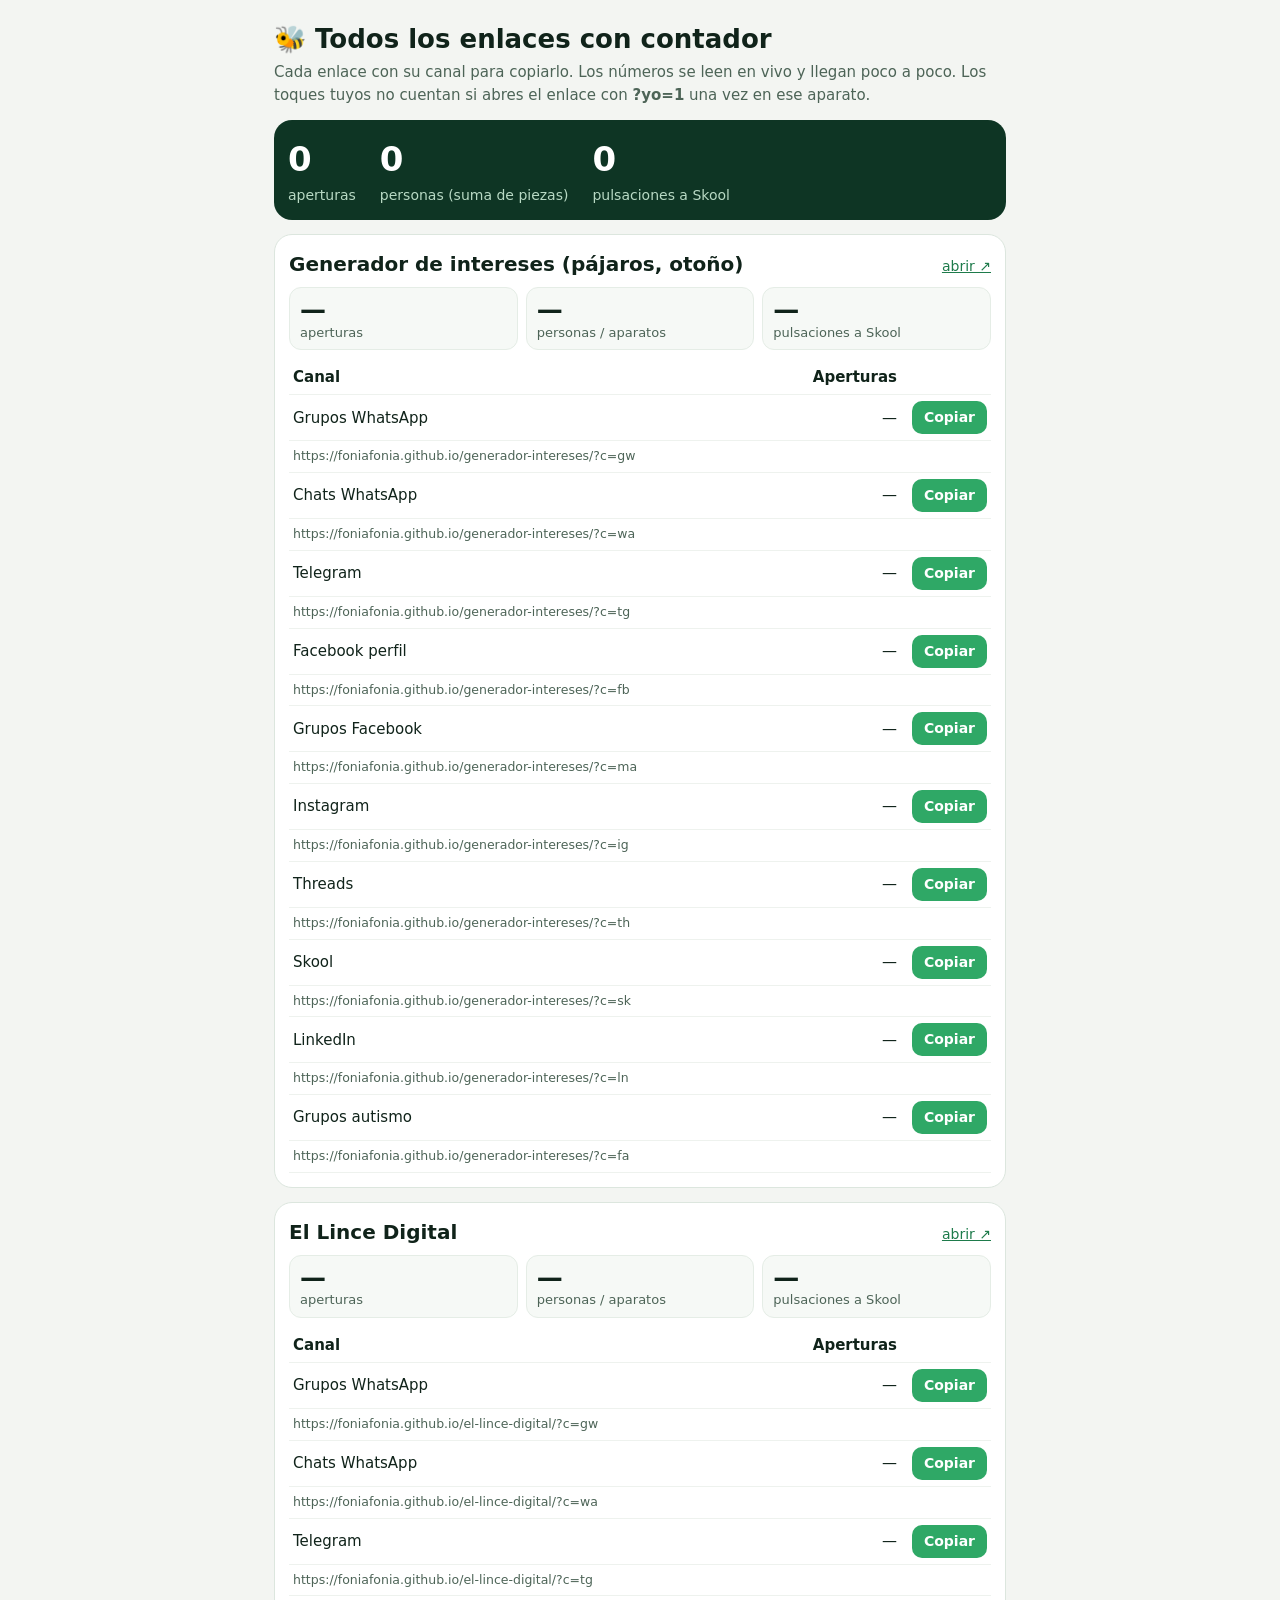
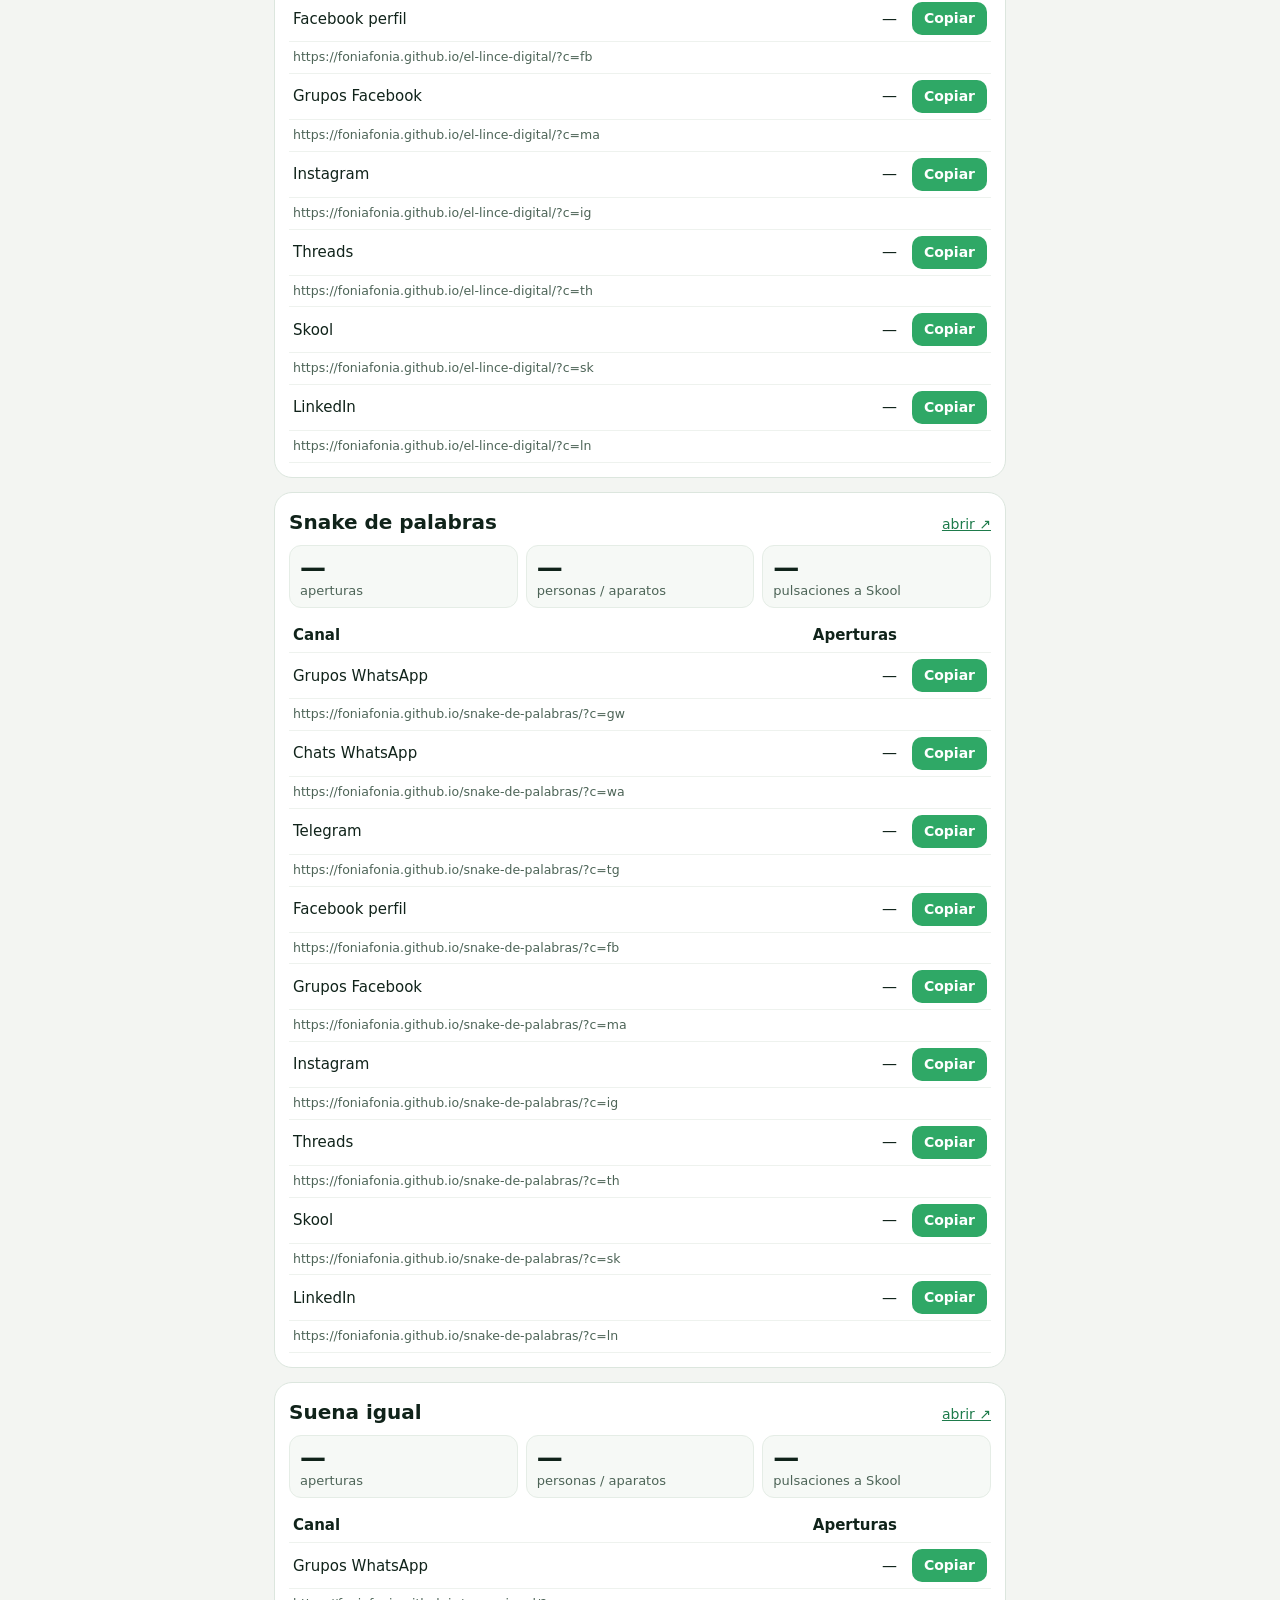
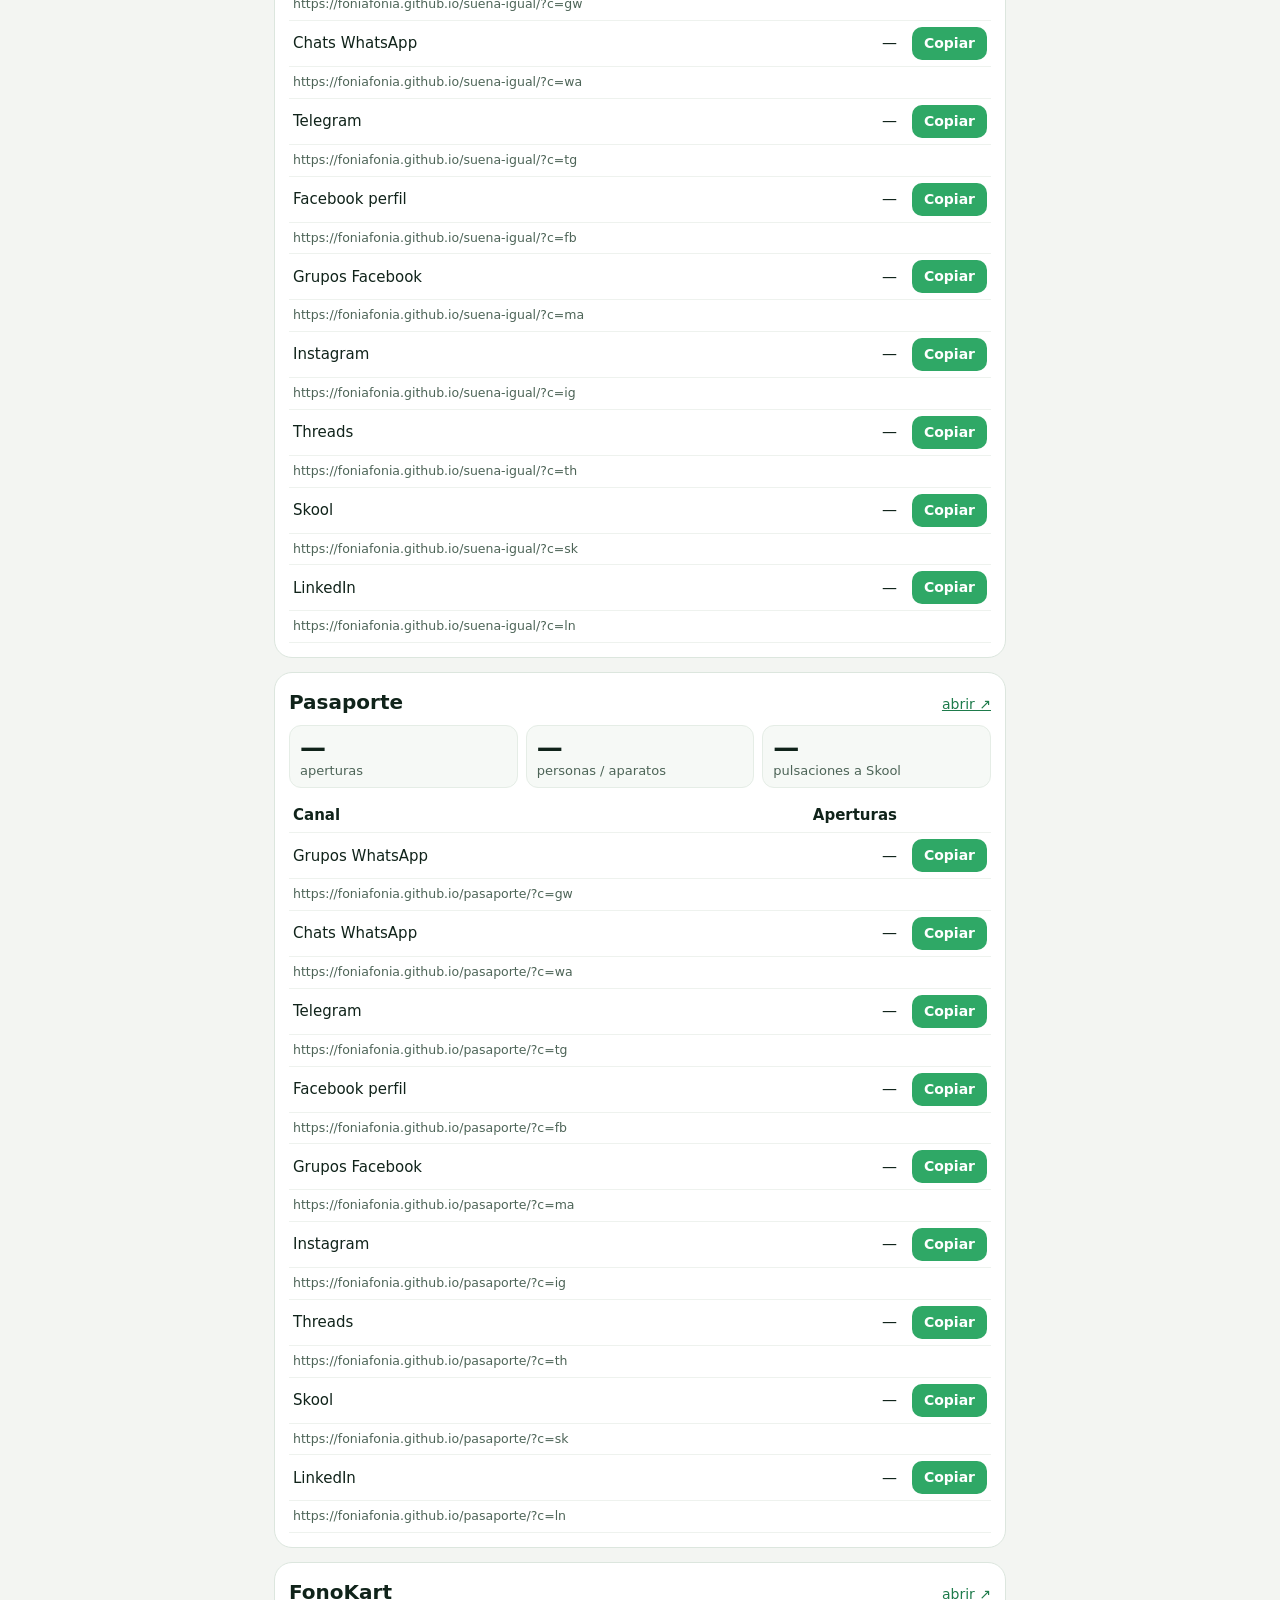
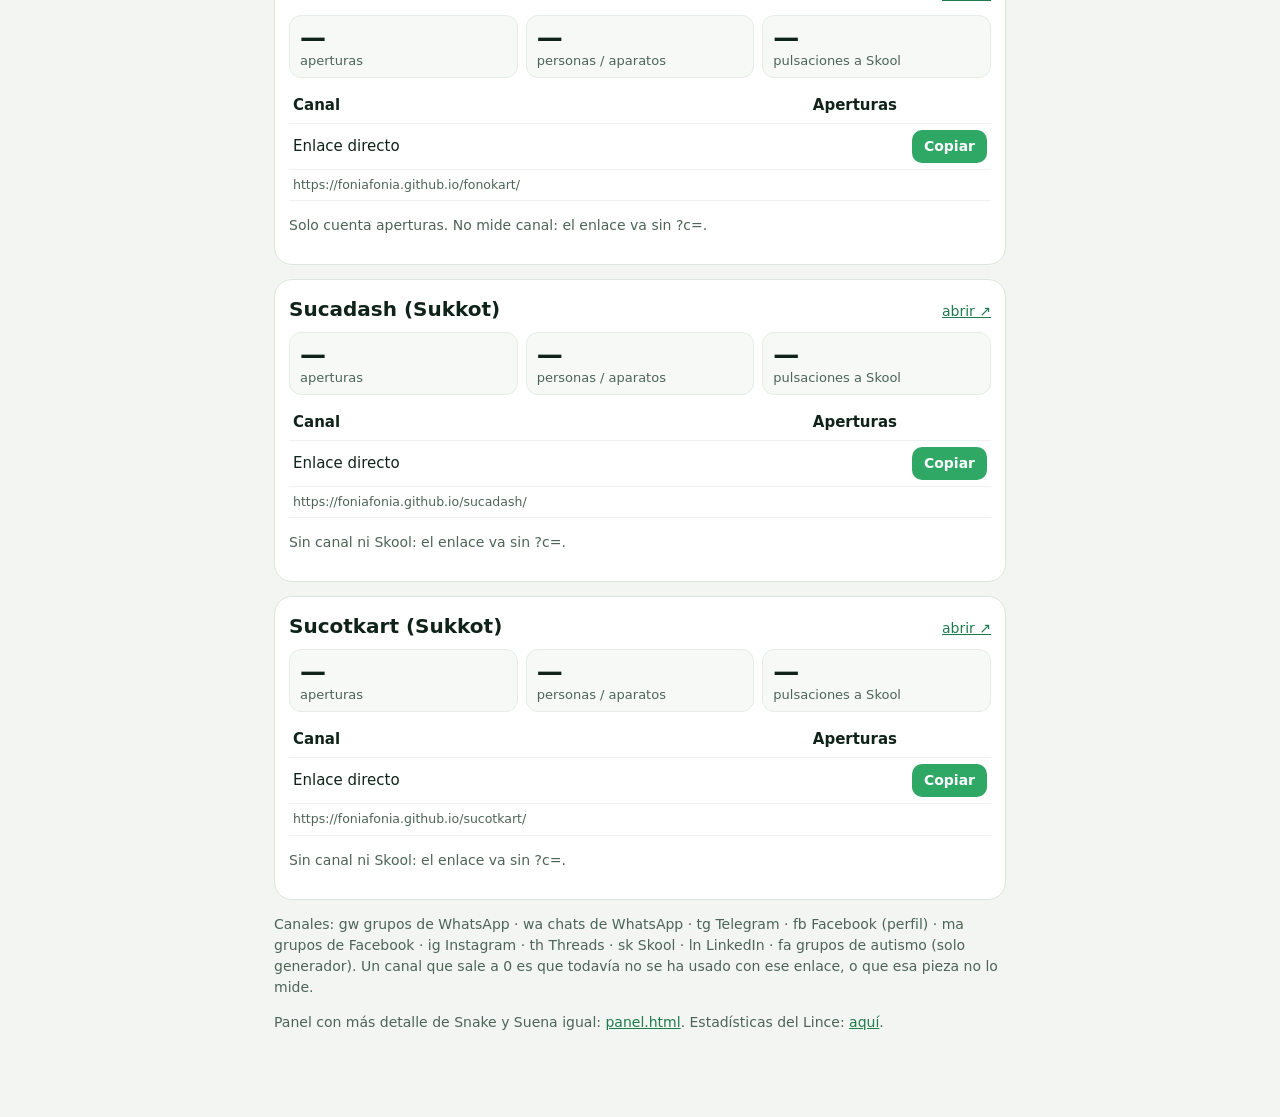
==== enlaces.html @ 9201cc2d "Página con todos los enlaces con contador y su canal Co-Authored-By: Claude Sonnet 5.5 <noreply@anth" ====
<!DOCTYPE html>
<html lang="es">
<head>
<meta charset="UTF-8">
<meta name="viewport" content="width=device-width, initial-scale=1">
<meta name="robots" content="noindex">
<title>Todos los enlaces con contador</title>
<style>
:root{--tinta:#10231A;--suave:#4d6457;--linea:#DCE6DE;--fondo:#F3F5F2;--verde:#2FA866}
*{box-sizing:border-box}
body{font:17px/1.5 system-ui,-apple-system,sans-serif;max-width:760px;margin:0 auto;padding:20px 14px 70px;background:var(--fondo);color:var(--tinta)}
h1{font-size:26px;margin:0 0 2px}h2{font-size:20px;margin:0}
.sub{color:var(--suave);font-size:15px;margin:0 0 14px}
.nota{font-size:14px;color:var(--suave)}
a{color:#1E7B4B}
.juego{background:#fff;border:1px solid var(--linea);border-radius:18px;padding:14px;margin:14px 0}
.juego header{display:flex;flex-wrap:wrap;gap:4px 10px;align-items:baseline;margin-bottom:8px}
.juego header a{font-size:14px;margin-left:auto}
.cajas{display:grid;grid-template-columns:repeat(3,1fr);gap:8px;margin:6px 0 10px}
.caja{background:#F6F9F6;border:1px solid #E5EDE6;border-radius:12px;padding:8px 10px}
.caja b{display:block;font-size:26px;line-height:1.1;font-variant-numeric:tabular-nums}
.caja span{font-size:13px;color:var(--suave);line-height:1.25;display:block}
table{width:100%;border-collapse:collapse;font-size:15px}
th,td{padding:6px 4px;border-bottom:1px solid #EEF2EE;text-align:right}
th:first-child,td:first-child{text-align:left}
td.enl{text-align:left;font-size:12.5px;color:var(--suave);word-break:break-all}
button{font:inherit;font-size:14px;font-weight:700;padding:6px 12px;border-radius:10px;border:0;background:var(--verde);color:#fff;cursor:pointer}
button.ok{background:#16482e}
.tot{background:#0E3524;color:#fff;border-radius:18px;padding:14px;margin:10px 0}
.tot b{font-size:34px}.tot span{display:block;color:#B8D9C4;font-size:14px}
.tot .f{display:flex;gap:24px;flex-wrap:wrap}
</style>
</head>
<body>
<h1>🐝 Todos los enlaces con contador</h1>
<p class="sub">Cada enlace con su canal para copiarlo. Los números se leen en vivo y llegan poco a poco. Los toques tuyos no cuentan si abres el enlace con <b>?yo=1</b> una vez en ese aparato.</p>
<div class="tot"><div class="f"><div><b id="tA">…</b><span>aperturas</span></div><div><b id="tP">…</b><span>personas (suma de piezas)</span></div><div><b id="tS">…</b><span>pulsaciones a Skool</span></div></div></div>
<div id="lista"></div>
<p class="nota">Canales: gw grupos de WhatsApp · wa chats de WhatsApp · tg Telegram · fb Facebook (perfil) · ma grupos de Facebook · ig Instagram · th Threads · sk Skool · ln LinkedIn · fa grupos de autismo (solo generador). Un canal que sale a 0 es que todavía no se ha usado con ese enlace, o que esa pieza no lo mide.</p>
<p class="nota">Panel con más detalle de Snake y Suena igual: <a href="panel.html">panel.html</a>. Estadísticas del Lince: <a href="https://foniafonia.github.io/el-lince-digital/estadisticas.html">aquí</a>.</p>

<script>
var BASE='https://abacus.jasoncameron.dev/get/';
var CAN=[['gw','Grupos WhatsApp'],['wa','Chats WhatsApp'],['tg','Telegram'],['fb','Facebook perfil'],['ma','Grupos Facebook'],['ig','Instagram'],['th','Threads'],['sk','Skool'],['ln','LinkedIn']];
var J='foniafonia-juegos',S='foniafonia-suena-lanz',L='foniafonia-lince',G='foniafonia-generador';
var JUEGOS=[
 {n:'Generador de intereses (pájaros, otoño)',u:'https://foniafonia.github.io/generador-intereses/',ns:G,ape:['gen_aperturas'],per:['gen_personas'],sk:['gen_skool'],can:function(c){return 'gen_c_'+c+'_aperturas'},canales:CAN.concat([['fa','Grupos autismo']])},
 {n:'El Lince Digital',u:'https://foniafonia.github.io/el-lince-digital/',ns:L,ape:['lince_aperturas'],per:['lince_personas'],sk:['lince_skool_portada','lince_skool','lince_skool_idea_portada','lince_skool_informe'],can:function(c){return 'lince_c_'+c+'_aperturas'},canales:CAN},
 {n:'Snake de palabras',u:'https://foniafonia.github.io/snake-de-palabras/',ns:J,ape:['snake_aperturas'],per:['snake_personas'],sk:['snake_skool_personas'],can:function(c){return 'snake_c_'+c+'_aperturas'},canales:CAN},
 {n:'Suena igual',u:'https://foniafonia.github.io/suena-igual/',ns:S,ape:['suena_aperturas'],per:['suena_personas'],sk:['suena_skool_personas'],can:function(c){return 'suena_canal_'+c},canales:CAN},
 {n:'Pasaporte',u:'https://foniafonia.github.io/pasaporte/',ns:J,ape:['pasaporte_aperturas'],per:['pasaporte_personas'],sk:['pasaporte_skool_clics'],can:function(c){return 'pasaporte_c_'+c+'_aperturas'},canales:CAN},
 {n:'FonoKart',u:'https://foniafonia.github.io/fonokart/',ns:J,ape:['fonokart_aperturas'],per:[],sk:[],can:null,nota:'Solo cuenta aperturas. No mide canal: el enlace va sin ?c=.'},
 {n:'Sucadash (Sukkot)',u:'https://foniafonia.github.io/sucadash/',ns:J,ape:['sucadash_aperturas'],per:['sucadash_dispositivos'],sk:[],can:null,nota:'Sin canal ni Skool: el enlace va sin ?c=.'},
 {n:'Sucotkart (Sukkot)',u:'https://foniafonia.github.io/sucotkart/',ns:J,ape:['sucotkart_aperturas'],per:['sucotkart_moviles'],sk:[],can:null,nota:'Sin canal ni Skool: el enlace va sin ?c=.'}
];
var cola=[],activo=0;
function pide(ns,k,cb){cola.push([ns,k,cb]);sigue()}
function sigue(){ if(activo>=3||!cola.length)return; var t=cola.shift(); activo++;
 fetch(BASE+t[0]+'/'+t[1]).then(function(r){return r.json()}).then(function(j){t[2](j.value==null?0:j.value)}).catch(function(){t[2](null)}).then(function(){activo--;setTimeout(sigue,120)}); sigue();}
function suma(ns,ks,cb){ if(!ks.length){cb(null);return} var tot=0,n=0,fallo=false; ks.forEach(function(k){pide(ns,k,function(v){ if(v===null)fallo=true; else tot+=v; if(++n===ks.length)cb(fallo?null:tot)})}) }
function fmt(v){return v===null?'—':String(v)}
var T={a:0,p:0,s:0};
function el(t,c,x){var e=document.createElement(t);if(c)e.className=c;if(x!=null)e.textContent=x;return e}
function copiar(txt,b){ var f=function(){b.textContent='Copiado ✓';b.className='ok';setTimeout(function(){b.textContent='Copiar';b.className=''},1500)};
 if(navigator.clipboard){navigator.clipboard.writeText(txt).then(f,function(){prompt('Copia el enlace:',txt)})}else{prompt('Copia el enlace:',txt)} }
var lista=document.getElementById('lista');
JUEGOS.forEach(function(j){
 var d=el('div','juego'),h=el('header');h.appendChild(el('h2',null,j.n));var a=el('a',null,'abrir ↗');a.href=j.u;a.target='_blank';a.rel='noopener';h.appendChild(a);d.appendChild(h);
 var cj=el('div','cajas'),cA=el('b',null,'…'),cP=el('b',null,'…'),cS=el('b',null,'…');
 [[cA,'aperturas'],[cP,'personas / aparatos'],[cS,'pulsaciones a Skool']].forEach(function(x){var c=el('div','caja');c.appendChild(x[0]);c.appendChild(el('span',null,x[1]));cj.appendChild(c)});d.appendChild(cj);
 suma(j.ns,j.ape,function(v){cA.textContent=fmt(v);if(v)T.a+=v;document.getElementById('tA').textContent=T.a});
 if(j.per.length)suma(j.ns,j.per,function(v){cP.textContent=fmt(v);if(v)T.p+=v;document.getElementById('tP').textContent=T.p});else cP.textContent='—';
 if(j.sk.length)suma(j.ns,j.sk,function(v){cS.textContent=fmt(v);if(v)T.s+=v;document.getElementById('tS').textContent=T.s});else cS.textContent='—';
 var tb=el('table'),hd=tb.insertRow();
 ['Canal','Aperturas',' '].forEach(function(x,i){var th=el('th',null,x);if(i==2)th.style.width='90px';hd.appendChild(th)});
 if(j.can){ j.canales.forEach(function(c){var r=tb.insertRow();r.insertCell().textContent=c[1];var ca=r.insertCell();ca.textContent='…';pide(j.ns,j.can(c[0]),function(v){ca.textContent=fmt(v)});
   var url=j.u+'?c='+c[0],cc=r.insertCell();var b=el('button',null,'Copiar');b.onclick=function(){copiar(url,b)};cc.appendChild(b);
   var r2=tb.insertRow();var e=r2.insertCell();e.colSpan=3;e.className='enl';e.textContent=url;}); }
 else { var r=tb.insertRow();r.insertCell().textContent='Enlace directo';r.insertCell().textContent='';var cc=r.insertCell();var b=el('button',null,'Copiar');b.onclick=function(){copiar(j.u,b)};cc.appendChild(b);
   var r2=tb.insertRow();var e=r2.insertCell();e.colSpan=3;e.className='enl';e.textContent=j.u; }
 d.appendChild(tb); if(j.nota)d.appendChild(el('p','nota',j.nota)); lista.appendChild(d);
});
</script>
</body>
</html>
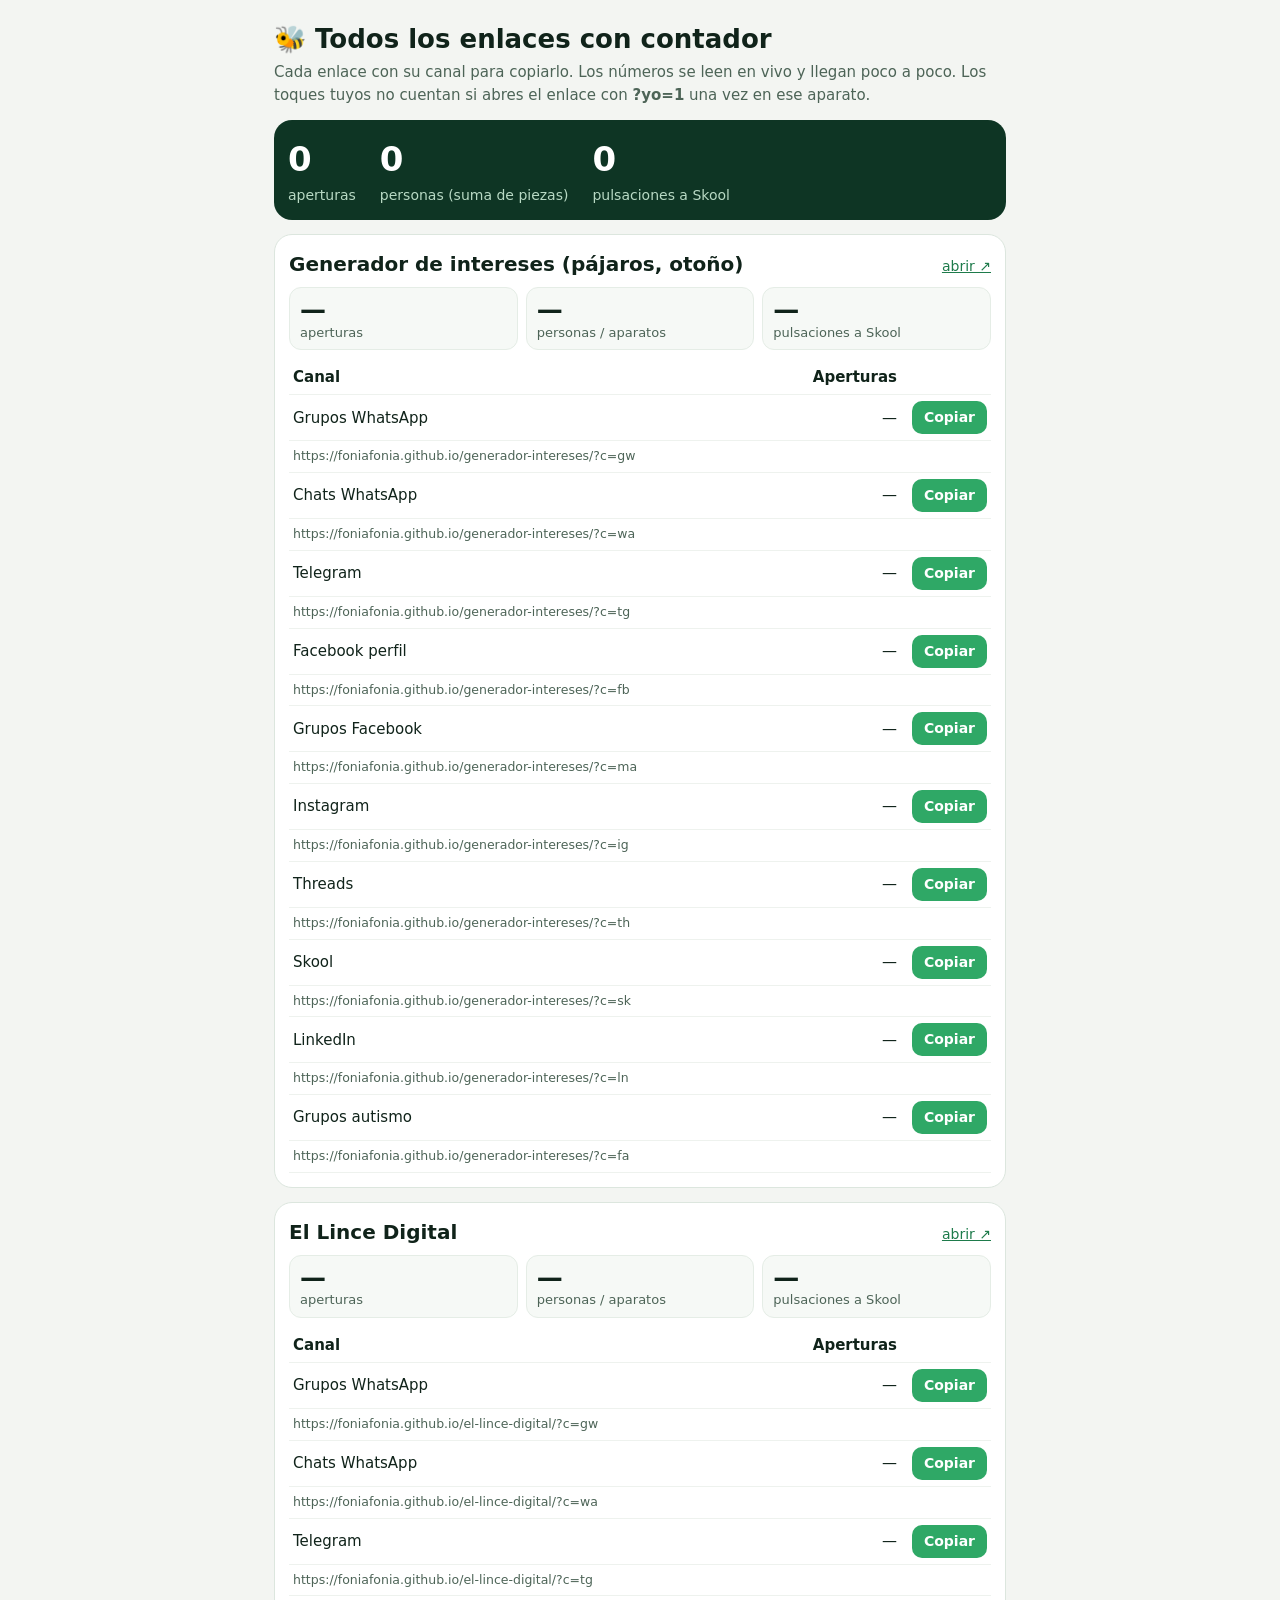
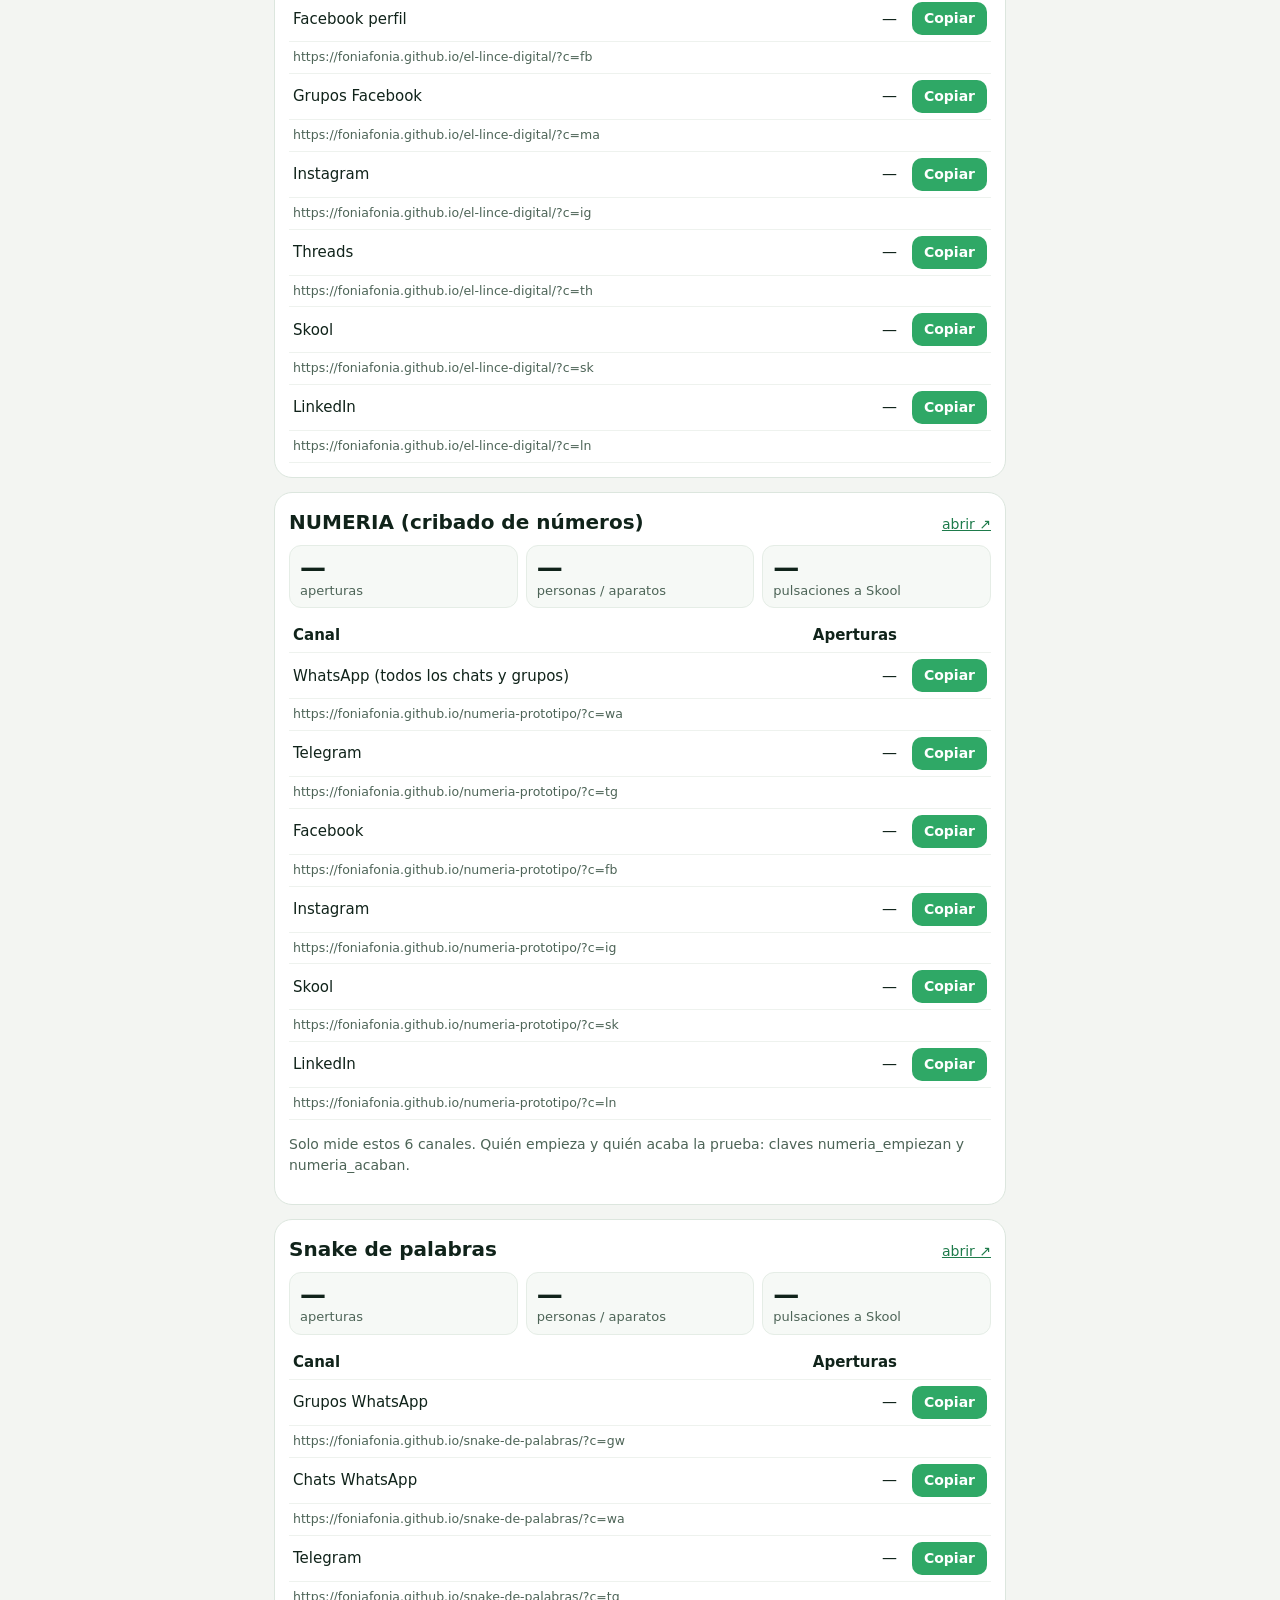
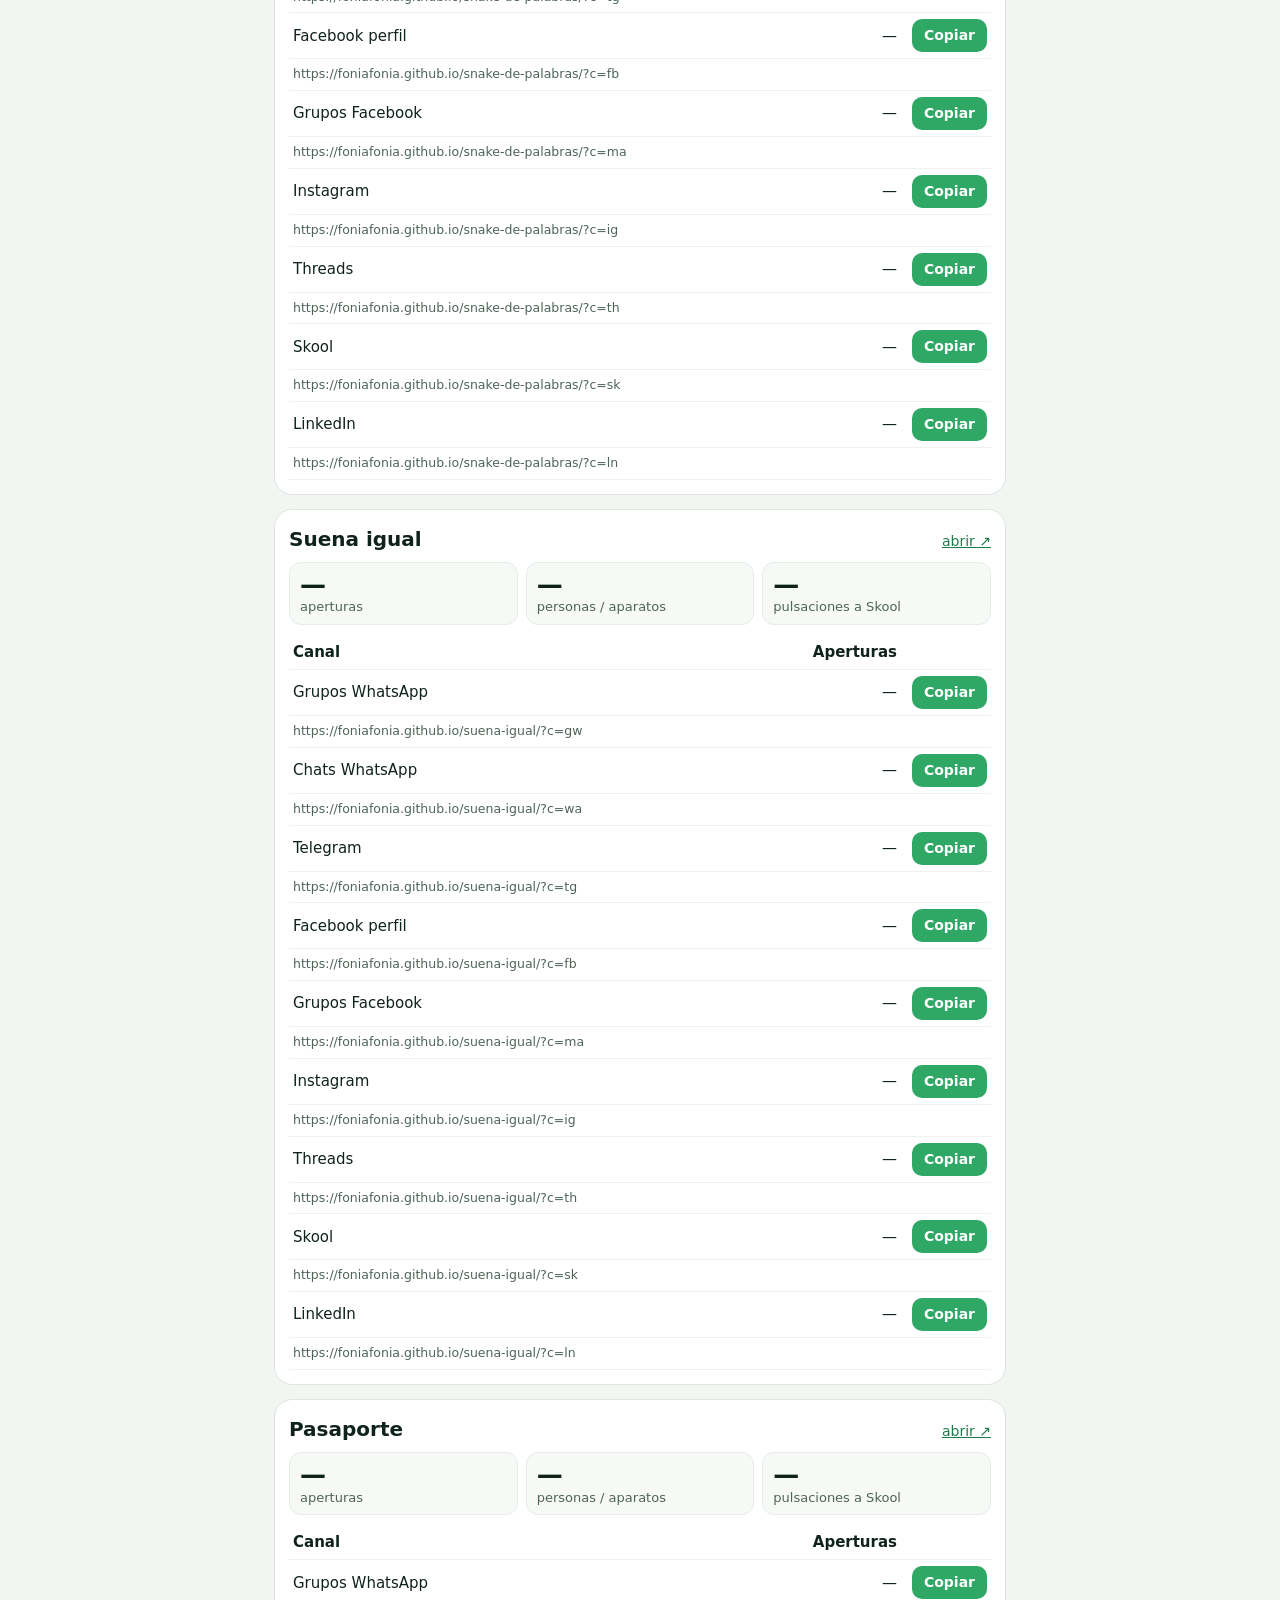
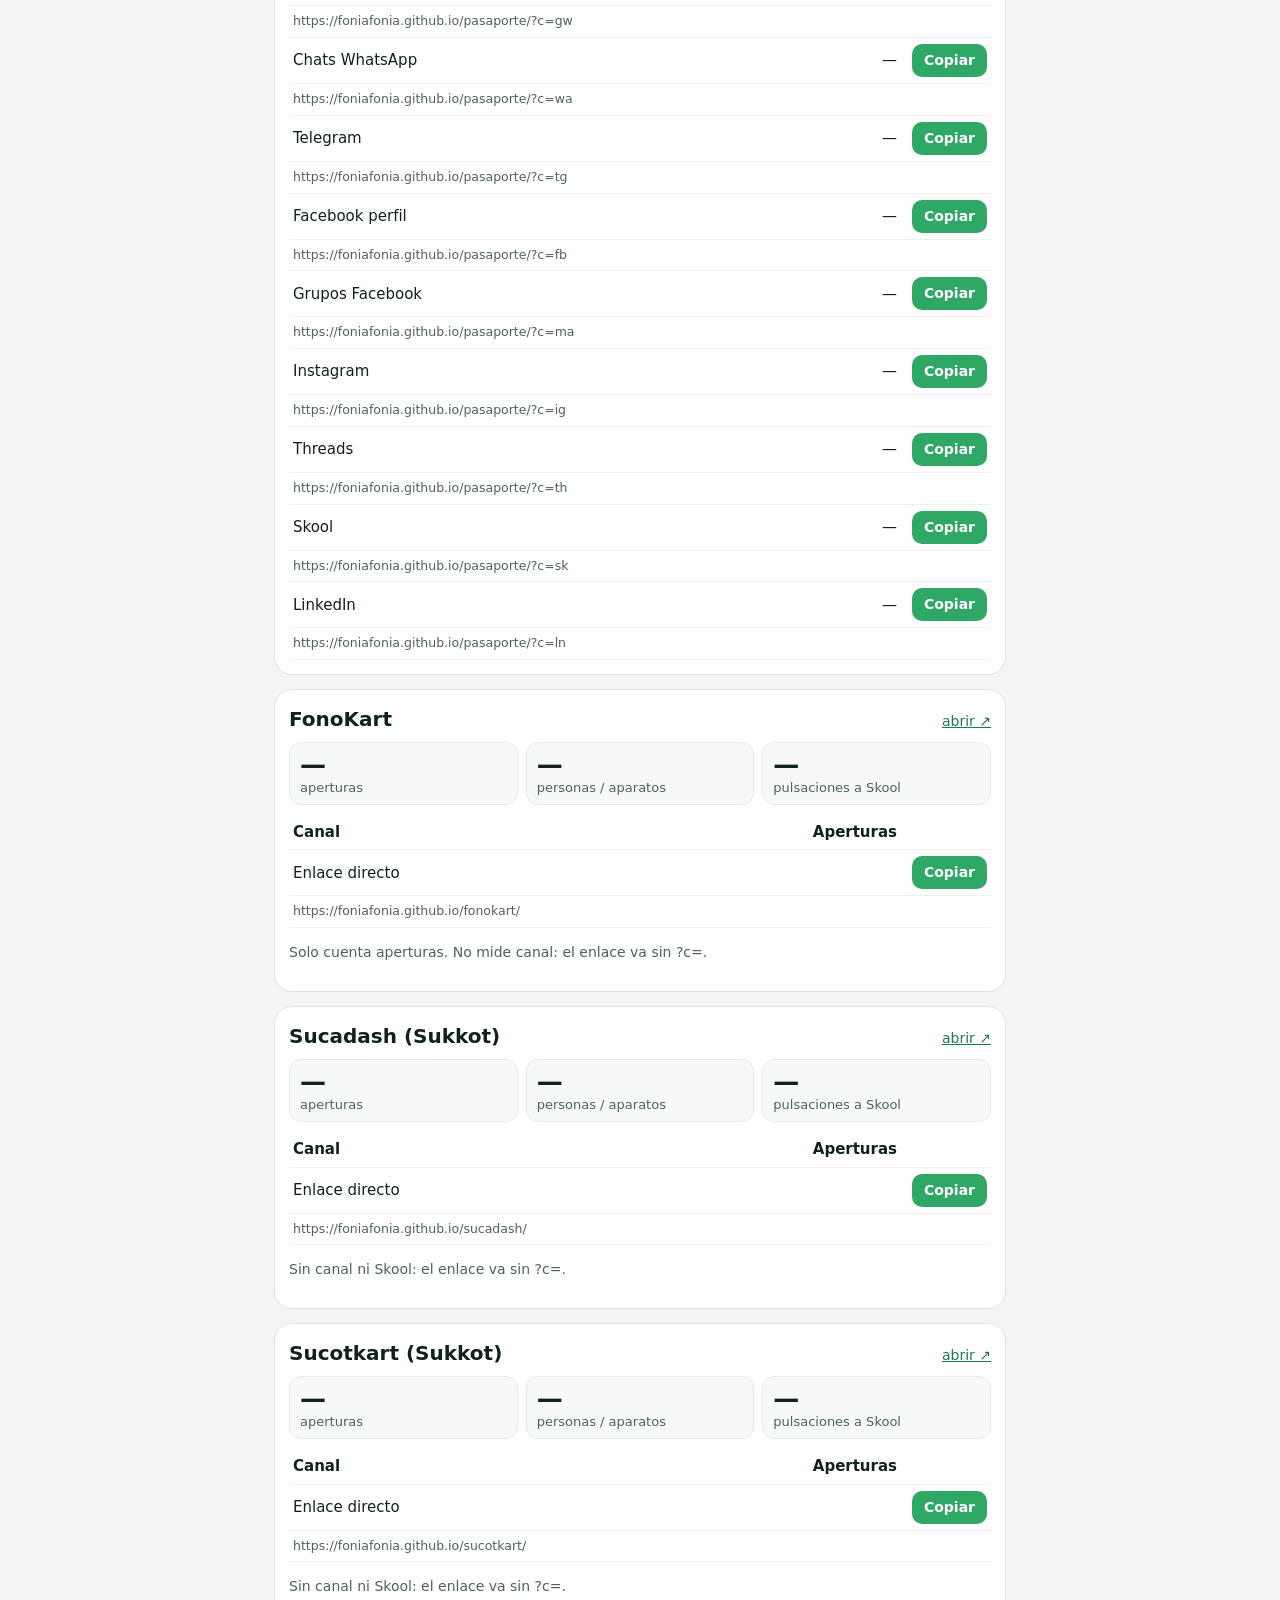
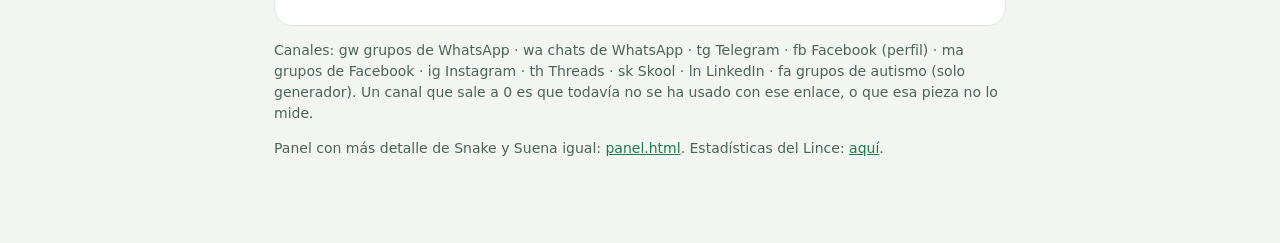
==== commit 0f932ff9: "Página de enlaces: añade NUMERIA con contadores por canal Co-Authored-By: Claude Sonnet 5.5 <noreply" ====
--- a/enlaces.html
+++ b/enlaces.html
@@ -46,6 +46,7 @@
 var JUEGOS=[
  {n:'Generador de intereses (pájaros, otoño)',u:'https://foniafonia.github.io/generador-intereses/',ns:G,ape:['gen_aperturas'],per:['gen_personas'],sk:['gen_skool'],can:function(c){return 'gen_c_'+c+'_aperturas'},canales:CAN.concat([['fa','Grupos autismo']])},
  {n:'El Lince Digital',u:'https://foniafonia.github.io/el-lince-digital/',ns:L,ape:['lince_aperturas'],per:['lince_personas'],sk:['lince_skool_portada','lince_skool','lince_skool_idea_portada','lince_skool_informe'],can:function(c){return 'lince_c_'+c+'_aperturas'},canales:CAN},
+ {n:'NUMERIA (cribado de números)',u:'https://foniafonia.github.io/numeria-prototipo/',ns:'foniafonia-numeria',ape:['numeria_aperturas'],per:['numeria_personas'],sk:['numeria_skool_personas'],can:function(c){return 'numeria_canal_'+c},canales:[['wa','WhatsApp (todos los chats y grupos)'],['tg','Telegram'],['fb','Facebook'],['ig','Instagram'],['sk','Skool'],['ln','LinkedIn']],nota:'Solo mide estos 6 canales. Quién empieza y quién acaba la prueba: claves numeria_empiezan y numeria_acaban.'},
  {n:'Snake de palabras',u:'https://foniafonia.github.io/snake-de-palabras/',ns:J,ape:['snake_aperturas'],per:['snake_personas'],sk:['snake_skool_personas'],can:function(c){return 'snake_c_'+c+'_aperturas'},canales:CAN},
  {n:'Suena igual',u:'https://foniafonia.github.io/suena-igual/',ns:S,ape:['suena_aperturas'],per:['suena_personas'],sk:['suena_skool_personas'],can:function(c){return 'suena_canal_'+c},canales:CAN},
  {n:'Pasaporte',u:'https://foniafonia.github.io/pasaporte/',ns:J,ape:['pasaporte_aperturas'],per:['pasaporte_personas'],sk:['pasaporte_skool_clics'],can:function(c){return 'pasaporte_c_'+c+'_aperturas'},canales:CAN},
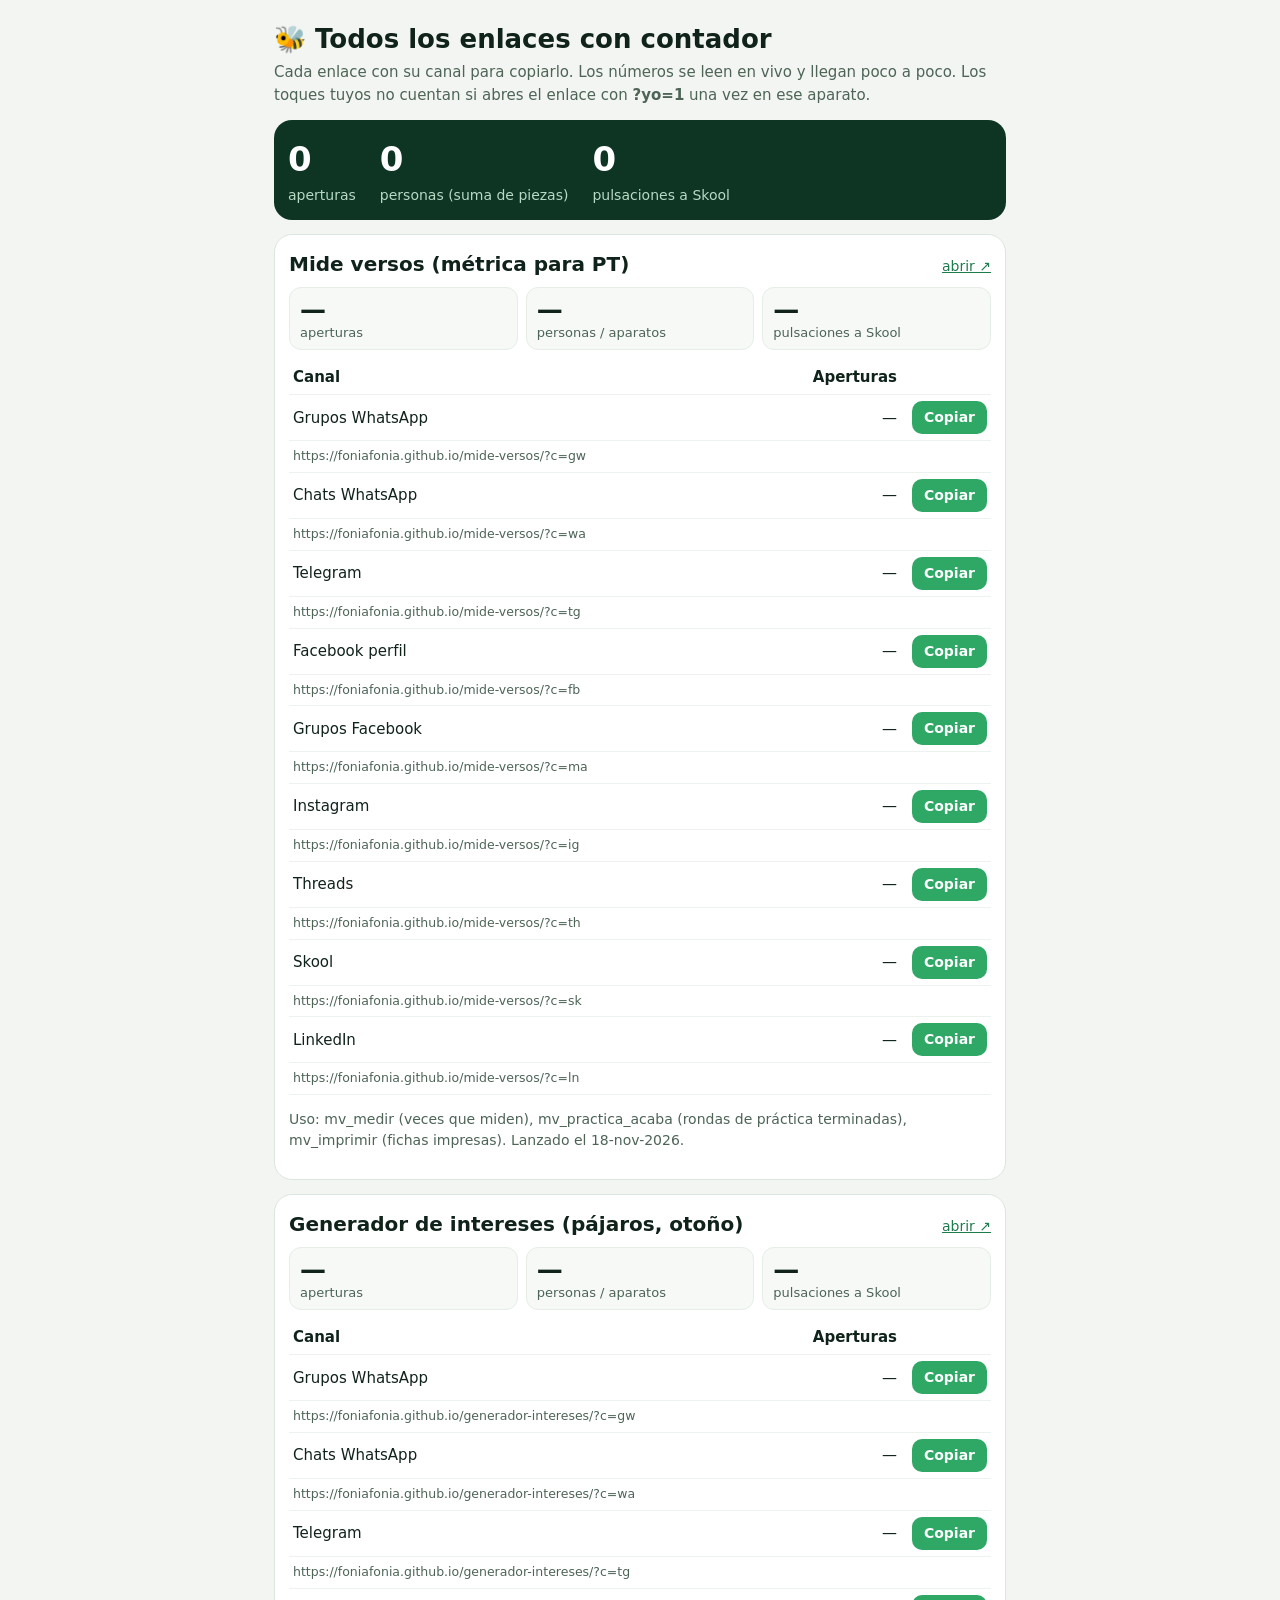
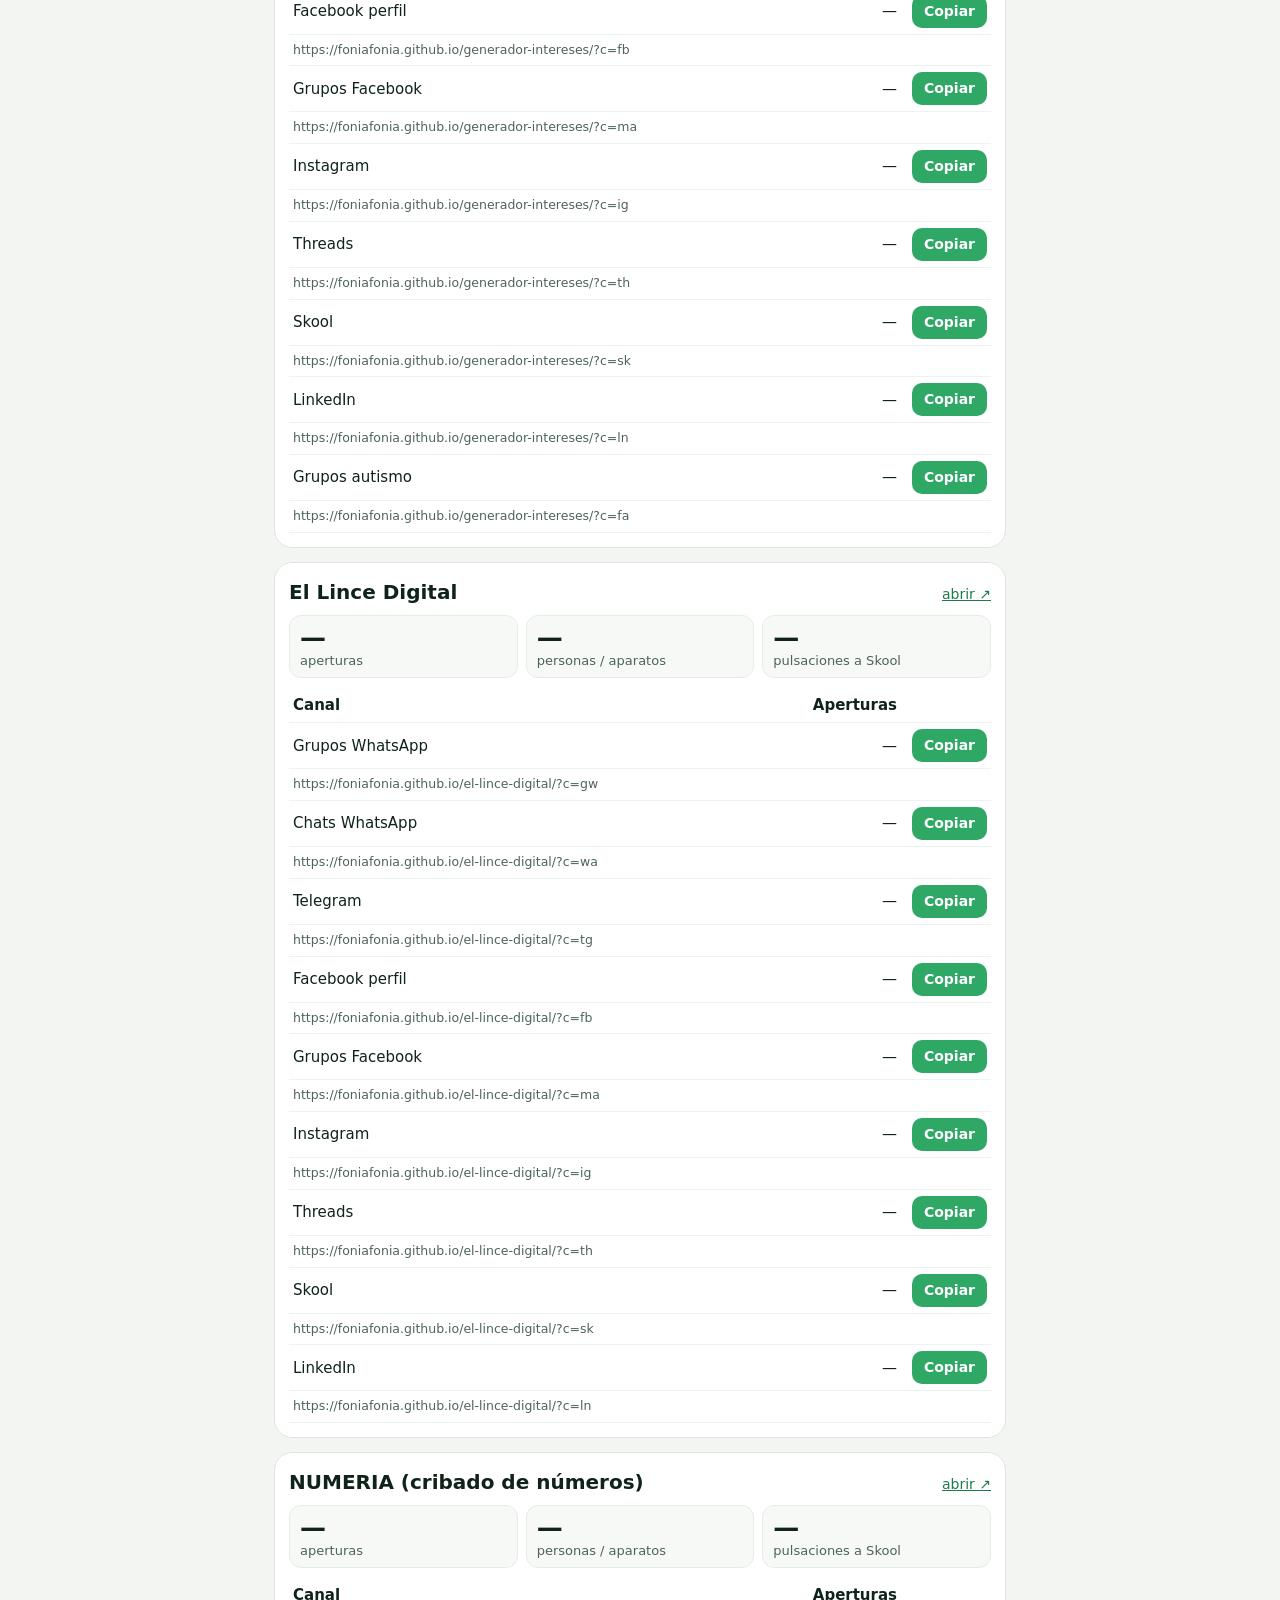
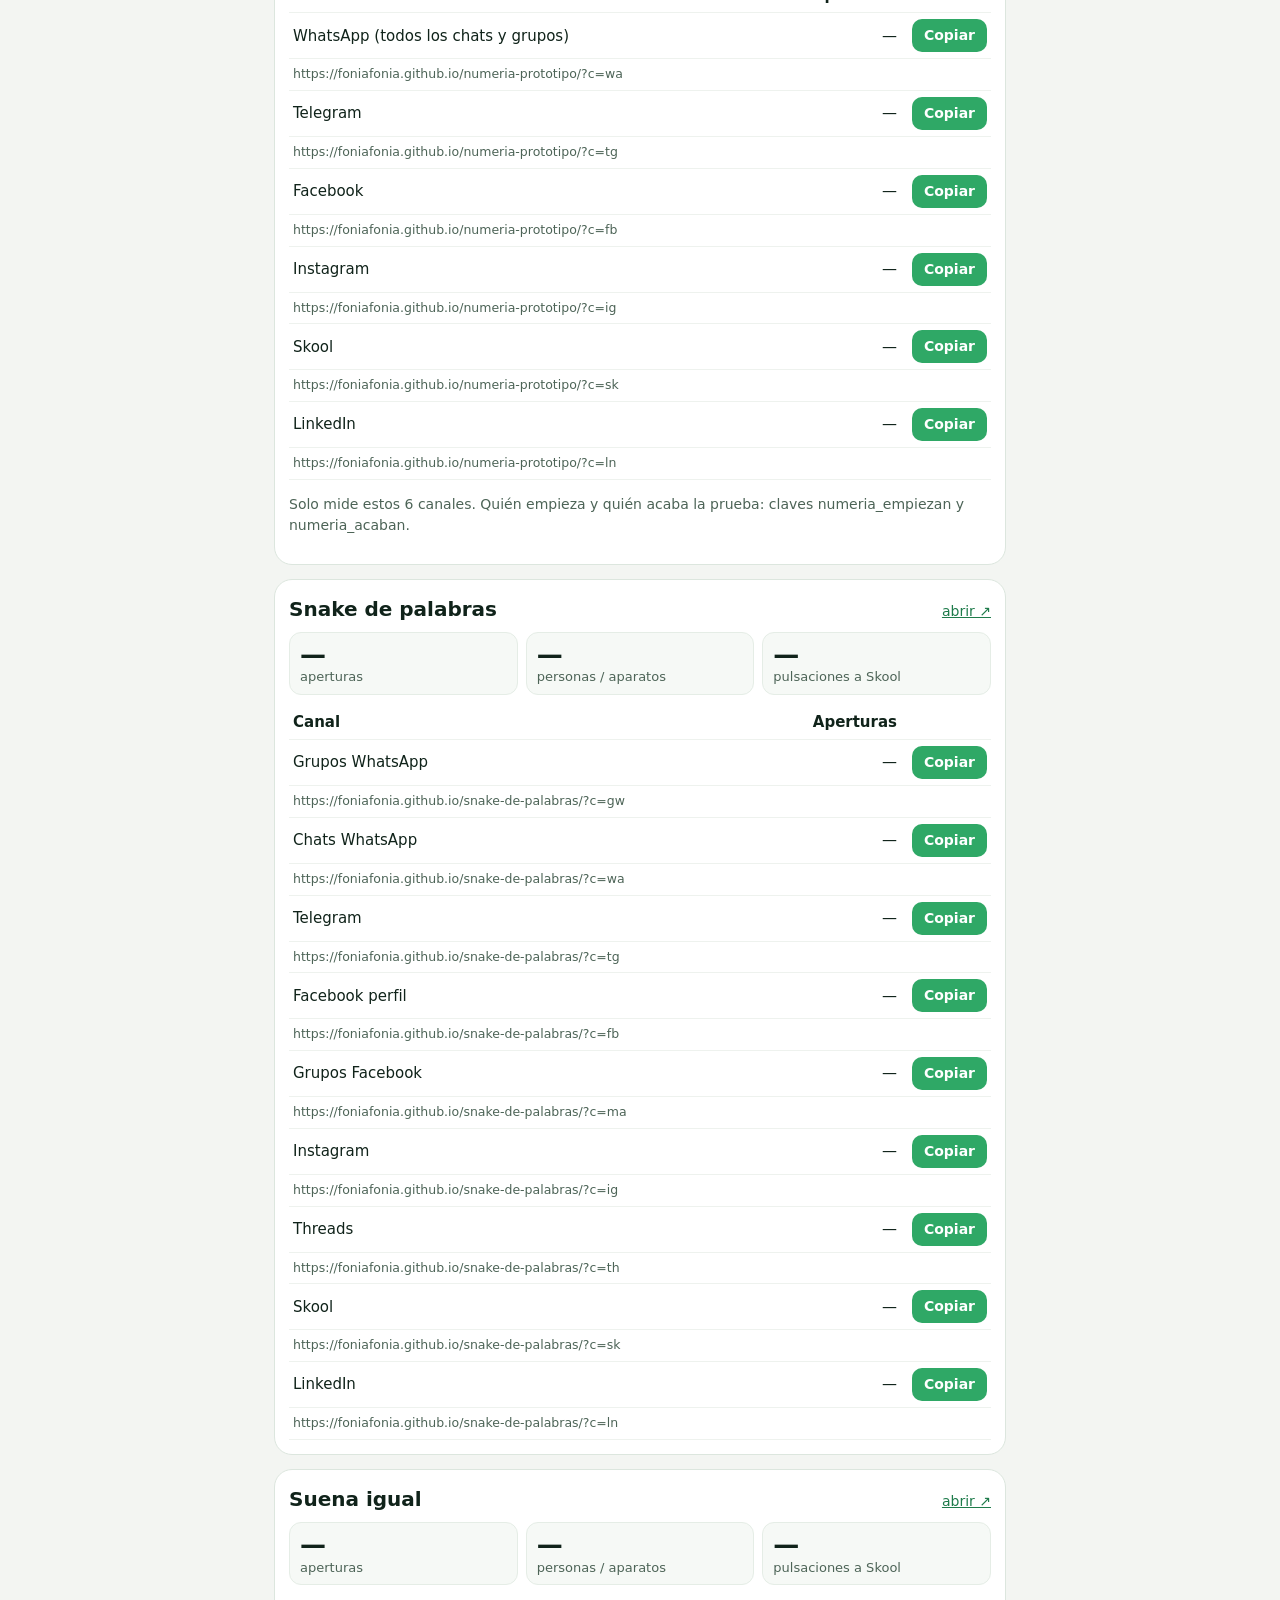
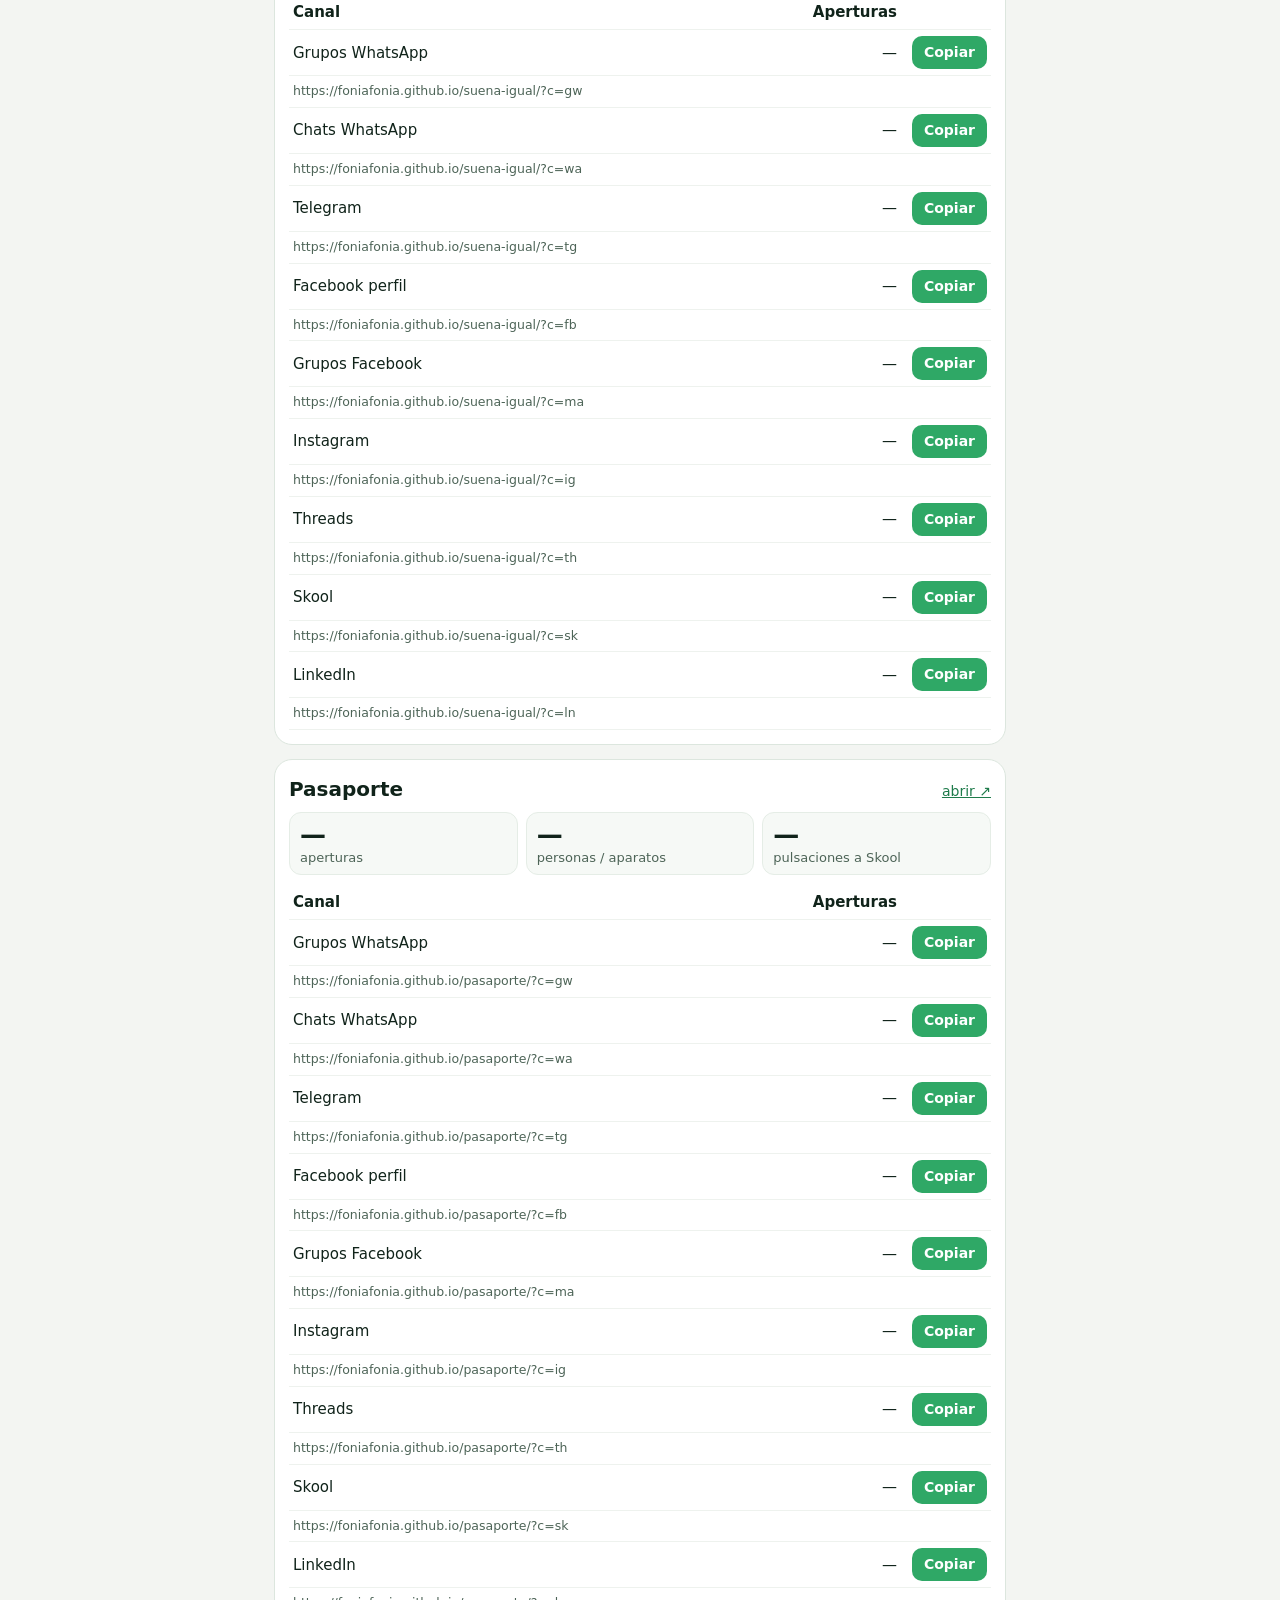
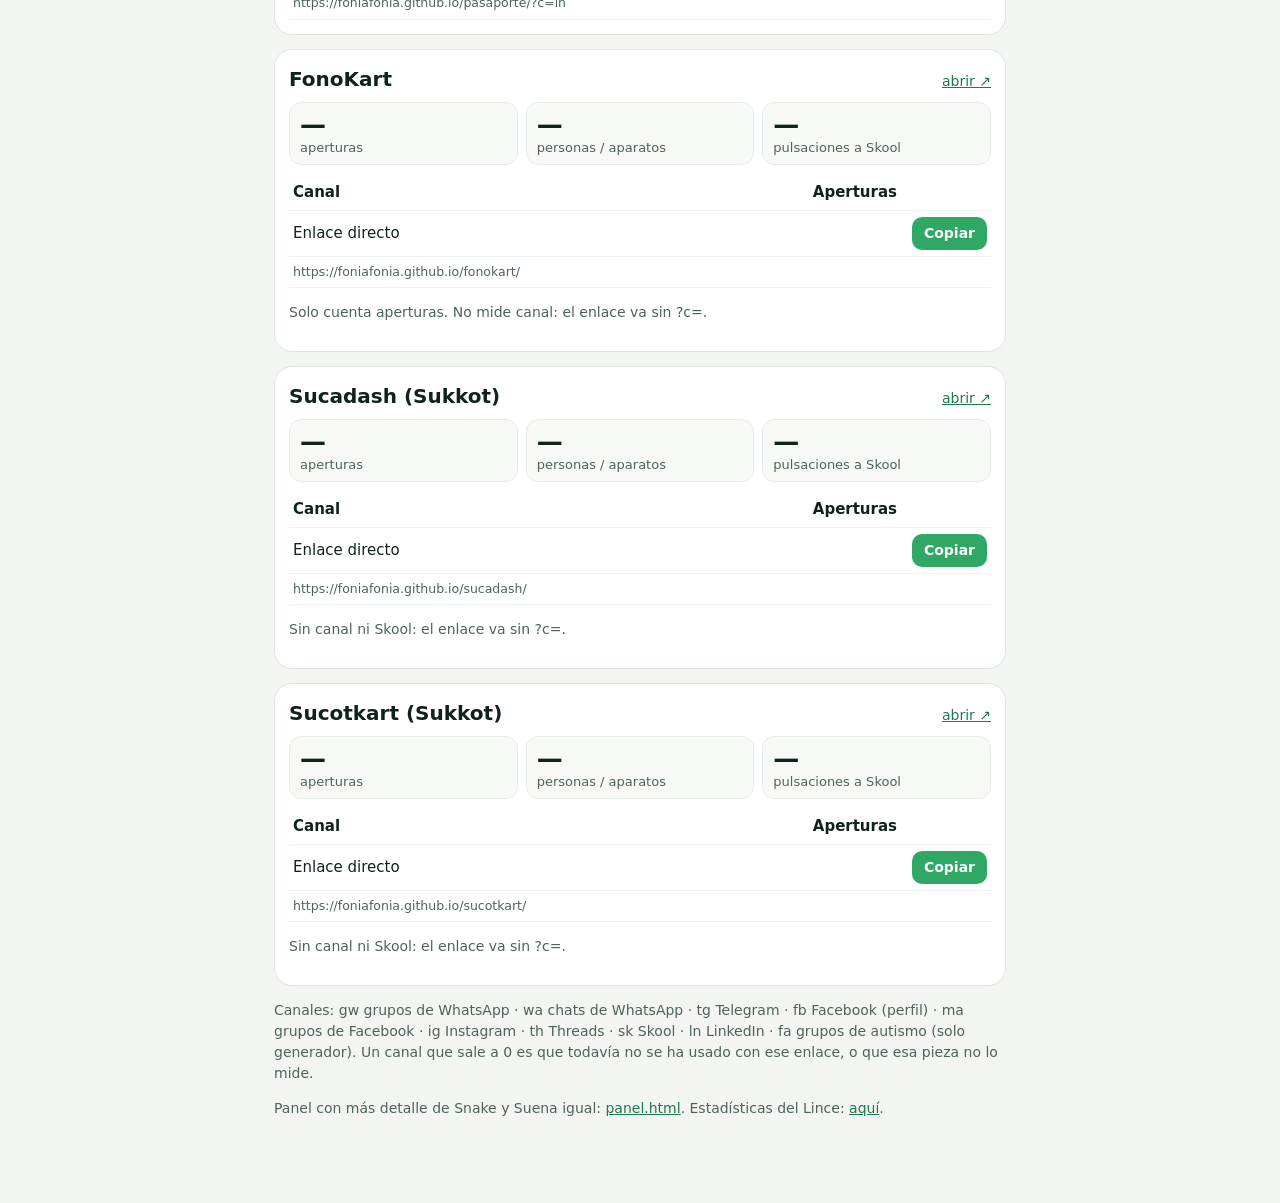
==== commit 36746455: "Página de enlaces: añade Mide versos con contadores por canal Co-Authored-By: Claude Opus 5.5 <norep" ====
--- a/enlaces.html
+++ b/enlaces.html
@@ -44,6 +44,7 @@
 var CAN=[['gw','Grupos WhatsApp'],['wa','Chats WhatsApp'],['tg','Telegram'],['fb','Facebook perfil'],['ma','Grupos Facebook'],['ig','Instagram'],['th','Threads'],['sk','Skool'],['ln','LinkedIn']];
 var J='foniafonia-juegos',S='foniafonia-suena-lanz',L='foniafonia-lince',G='foniafonia-generador';
 var JUEGOS=[
+ {n:'Mide versos (métrica para PT)',u:'https://foniafonia.github.io/mide-versos/',ns:'foniafonia-versos',ape:['mv_aperturas'],per:['mv_personas'],sk:['mv_skool'],can:function(c){return 'mv_c_'+c+'_aperturas'},canales:CAN,nota:'Uso: mv_medir (veces que miden), mv_practica_acaba (rondas de práctica terminadas), mv_imprimir (fichas impresas). Lanzado el 18-nov-2026.'},
  {n:'Generador de intereses (pájaros, otoño)',u:'https://foniafonia.github.io/generador-intereses/',ns:G,ape:['gen_aperturas'],per:['gen_personas'],sk:['gen_skool'],can:function(c){return 'gen_c_'+c+'_aperturas'},canales:CAN.concat([['fa','Grupos autismo']])},
  {n:'El Lince Digital',u:'https://foniafonia.github.io/el-lince-digital/',ns:L,ape:['lince_aperturas'],per:['lince_personas'],sk:['lince_skool_portada','lince_skool','lince_skool_idea_portada','lince_skool_informe'],can:function(c){return 'lince_c_'+c+'_aperturas'},canales:CAN},
  {n:'NUMERIA (cribado de números)',u:'https://foniafonia.github.io/numeria-prototipo/',ns:'foniafonia-numeria',ape:['numeria_aperturas'],per:['numeria_personas'],sk:['numeria_skool_personas'],can:function(c){return 'numeria_canal_'+c},canales:[['wa','WhatsApp (todos los chats y grupos)'],['tg','Telegram'],['fb','Facebook'],['ig','Instagram'],['sk','Skool'],['ln','LinkedIn']],nota:'Solo mide estos 6 canales. Quién empieza y quién acaba la prueba: claves numeria_empiezan y numeria_acaban.'},
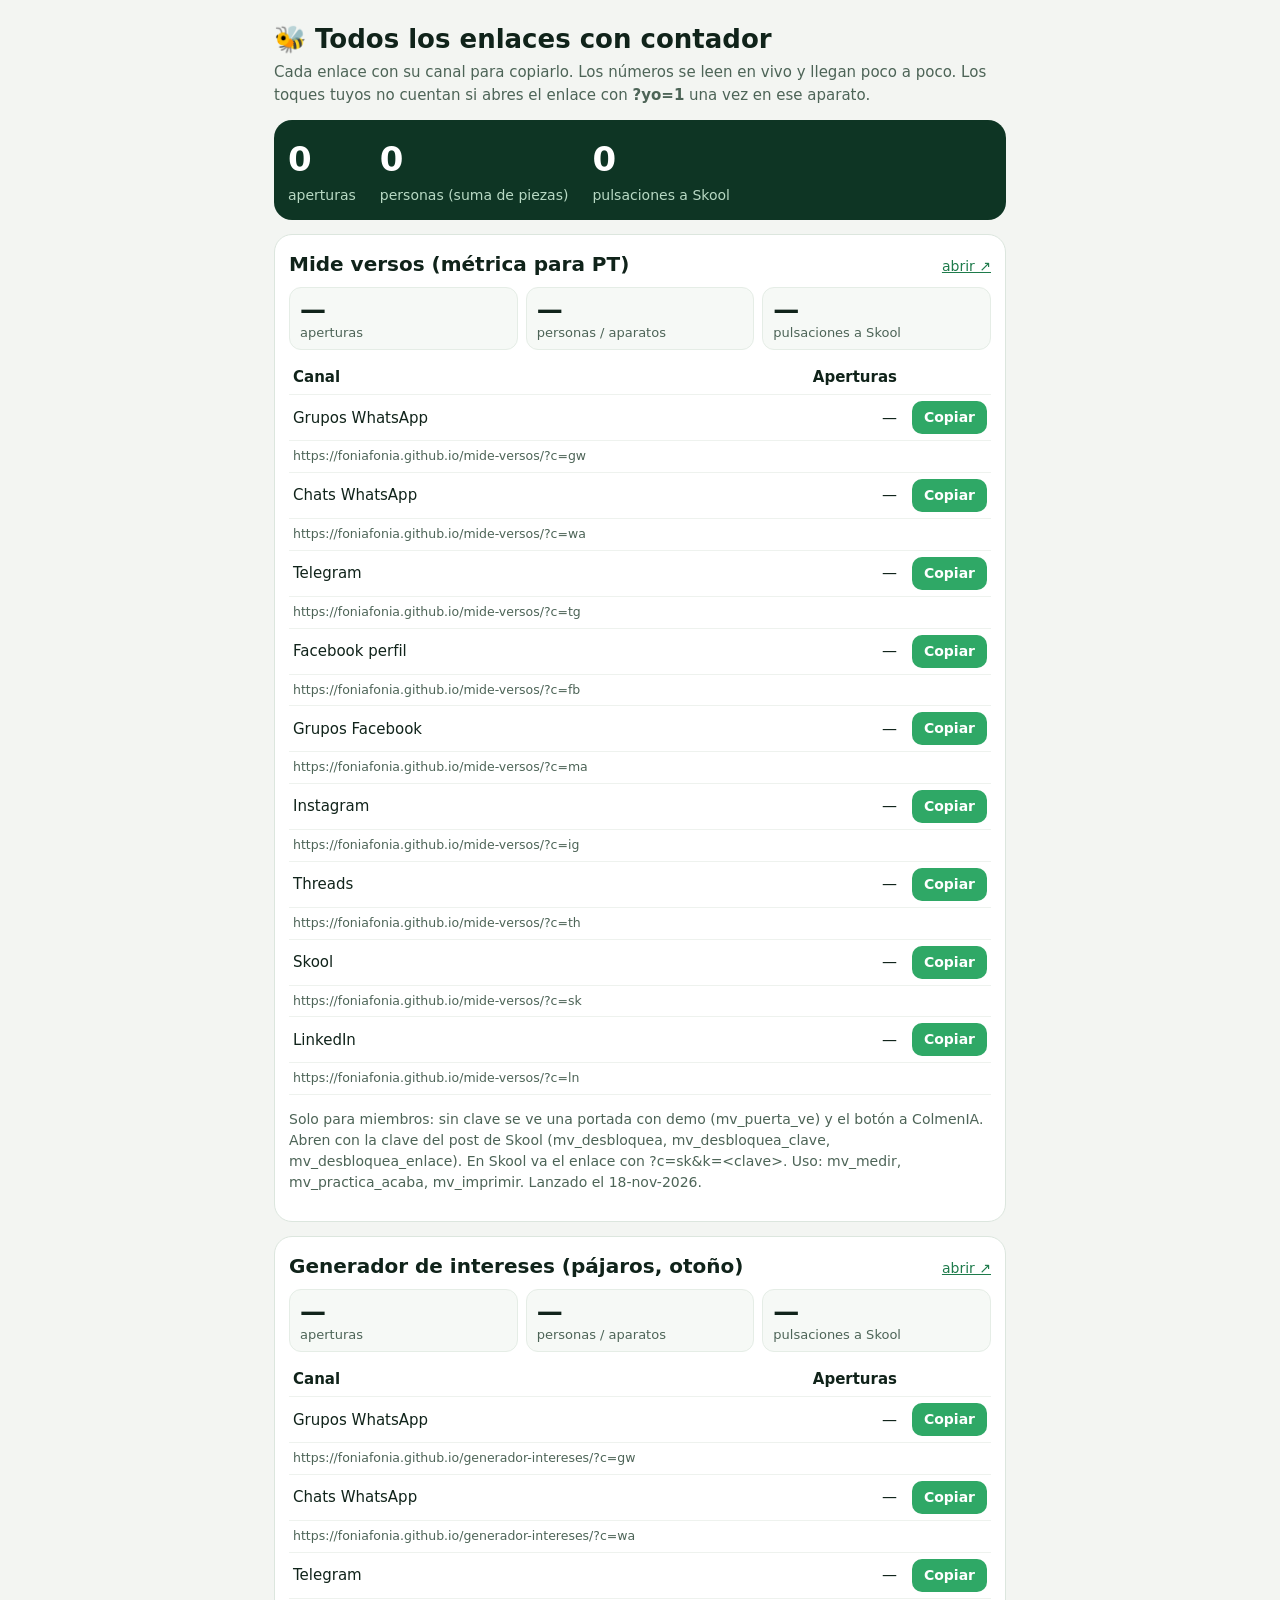
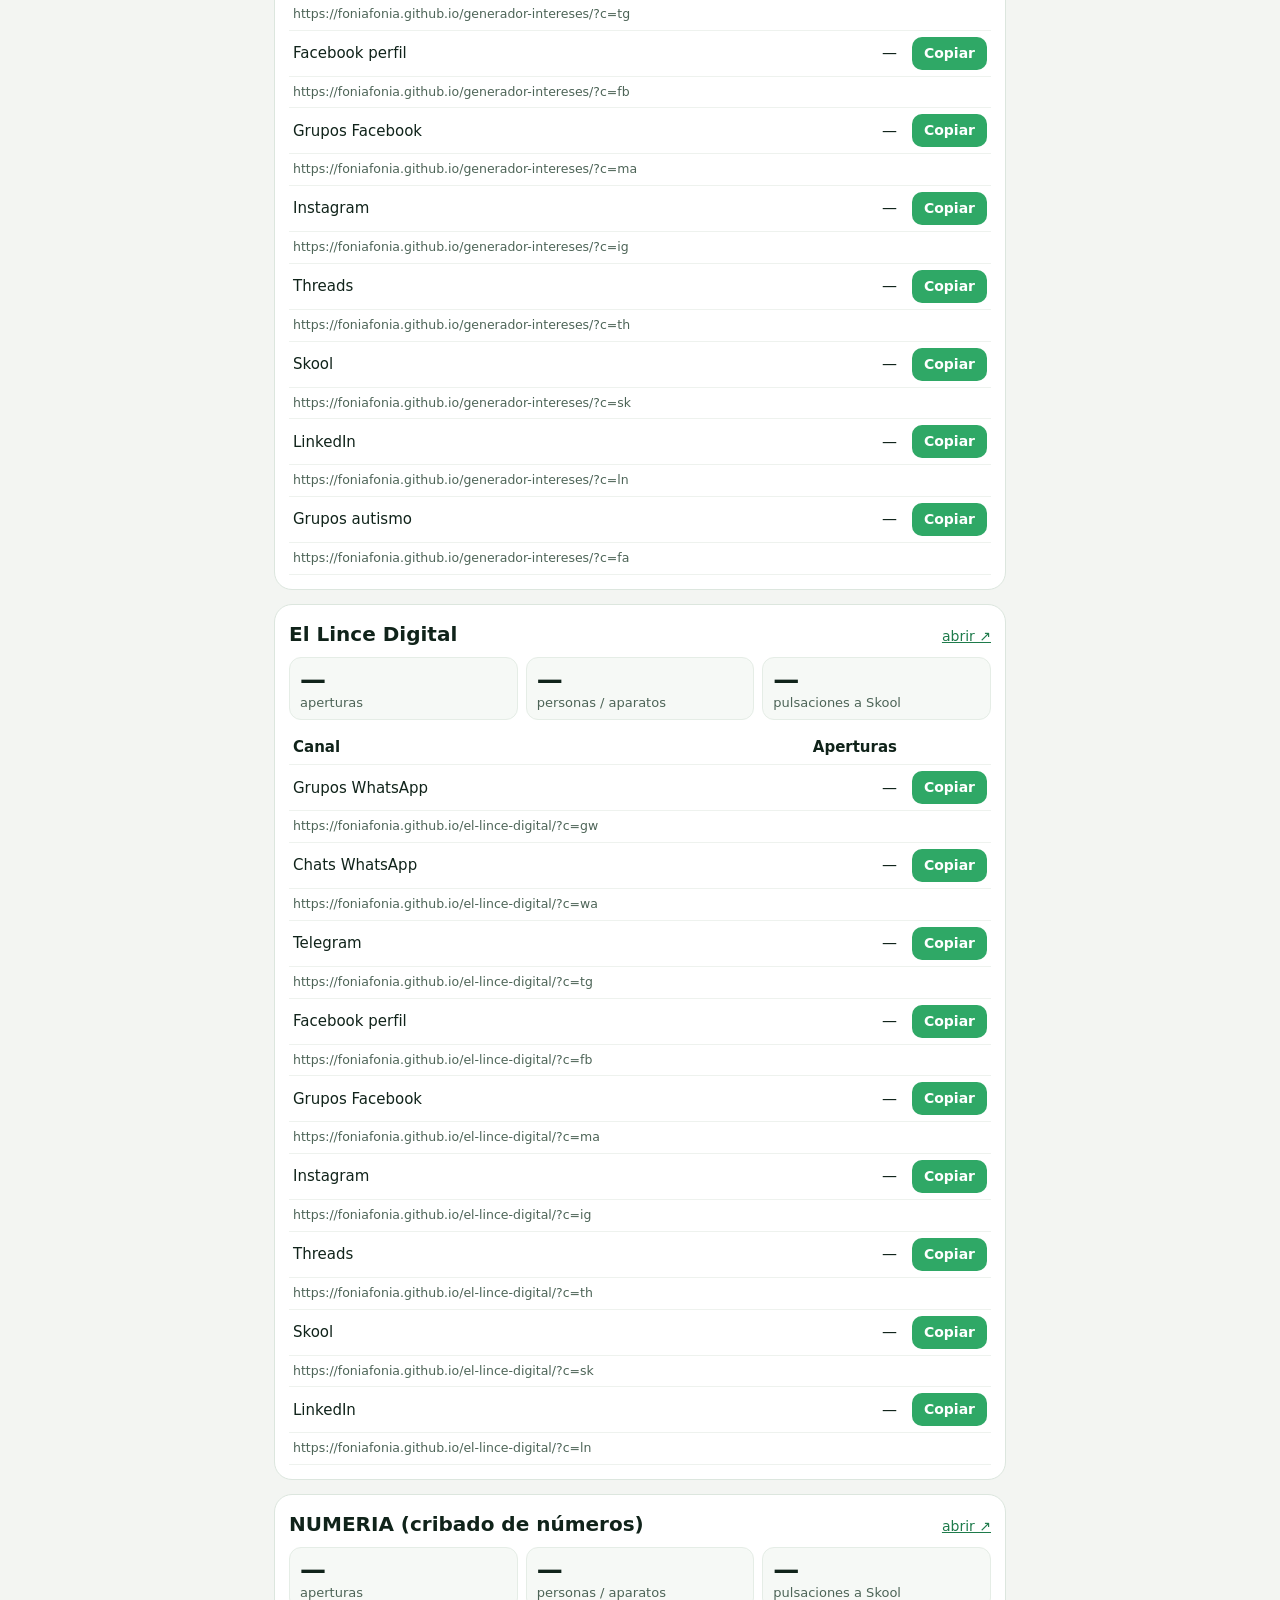
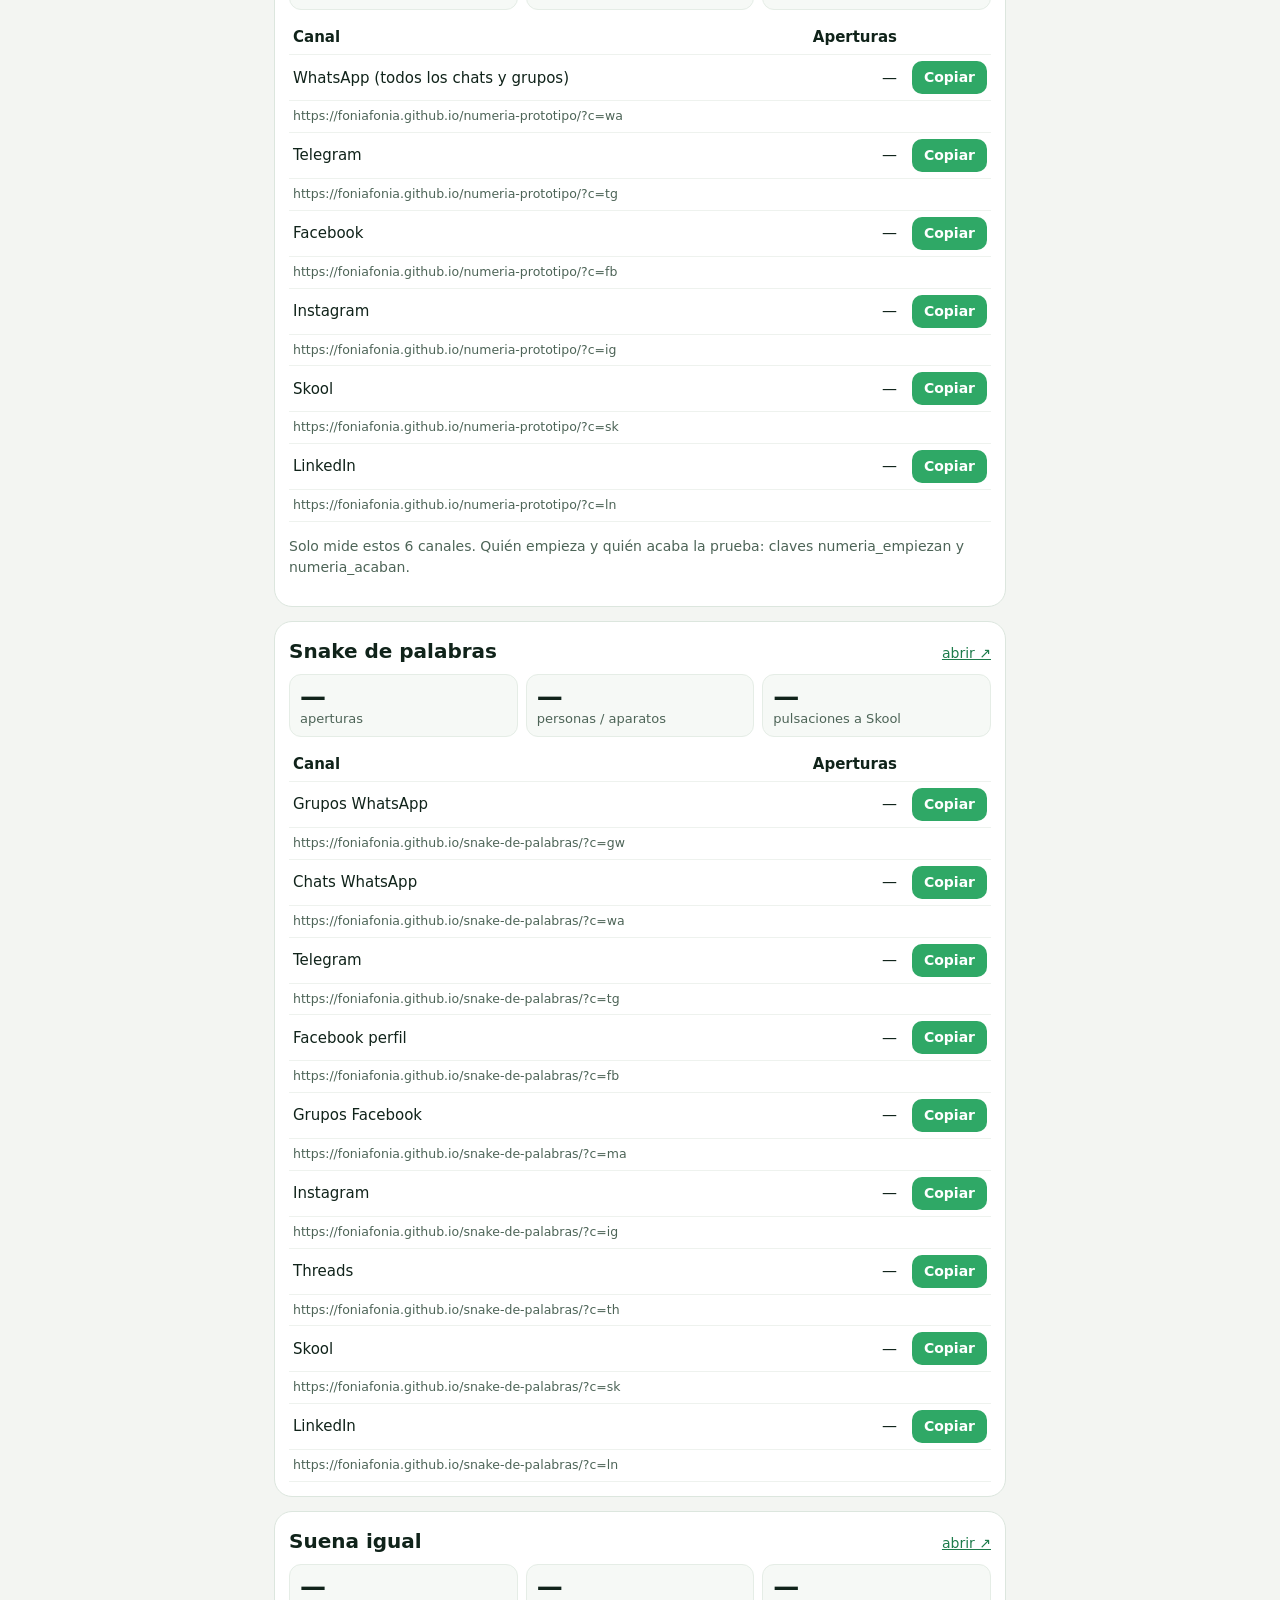
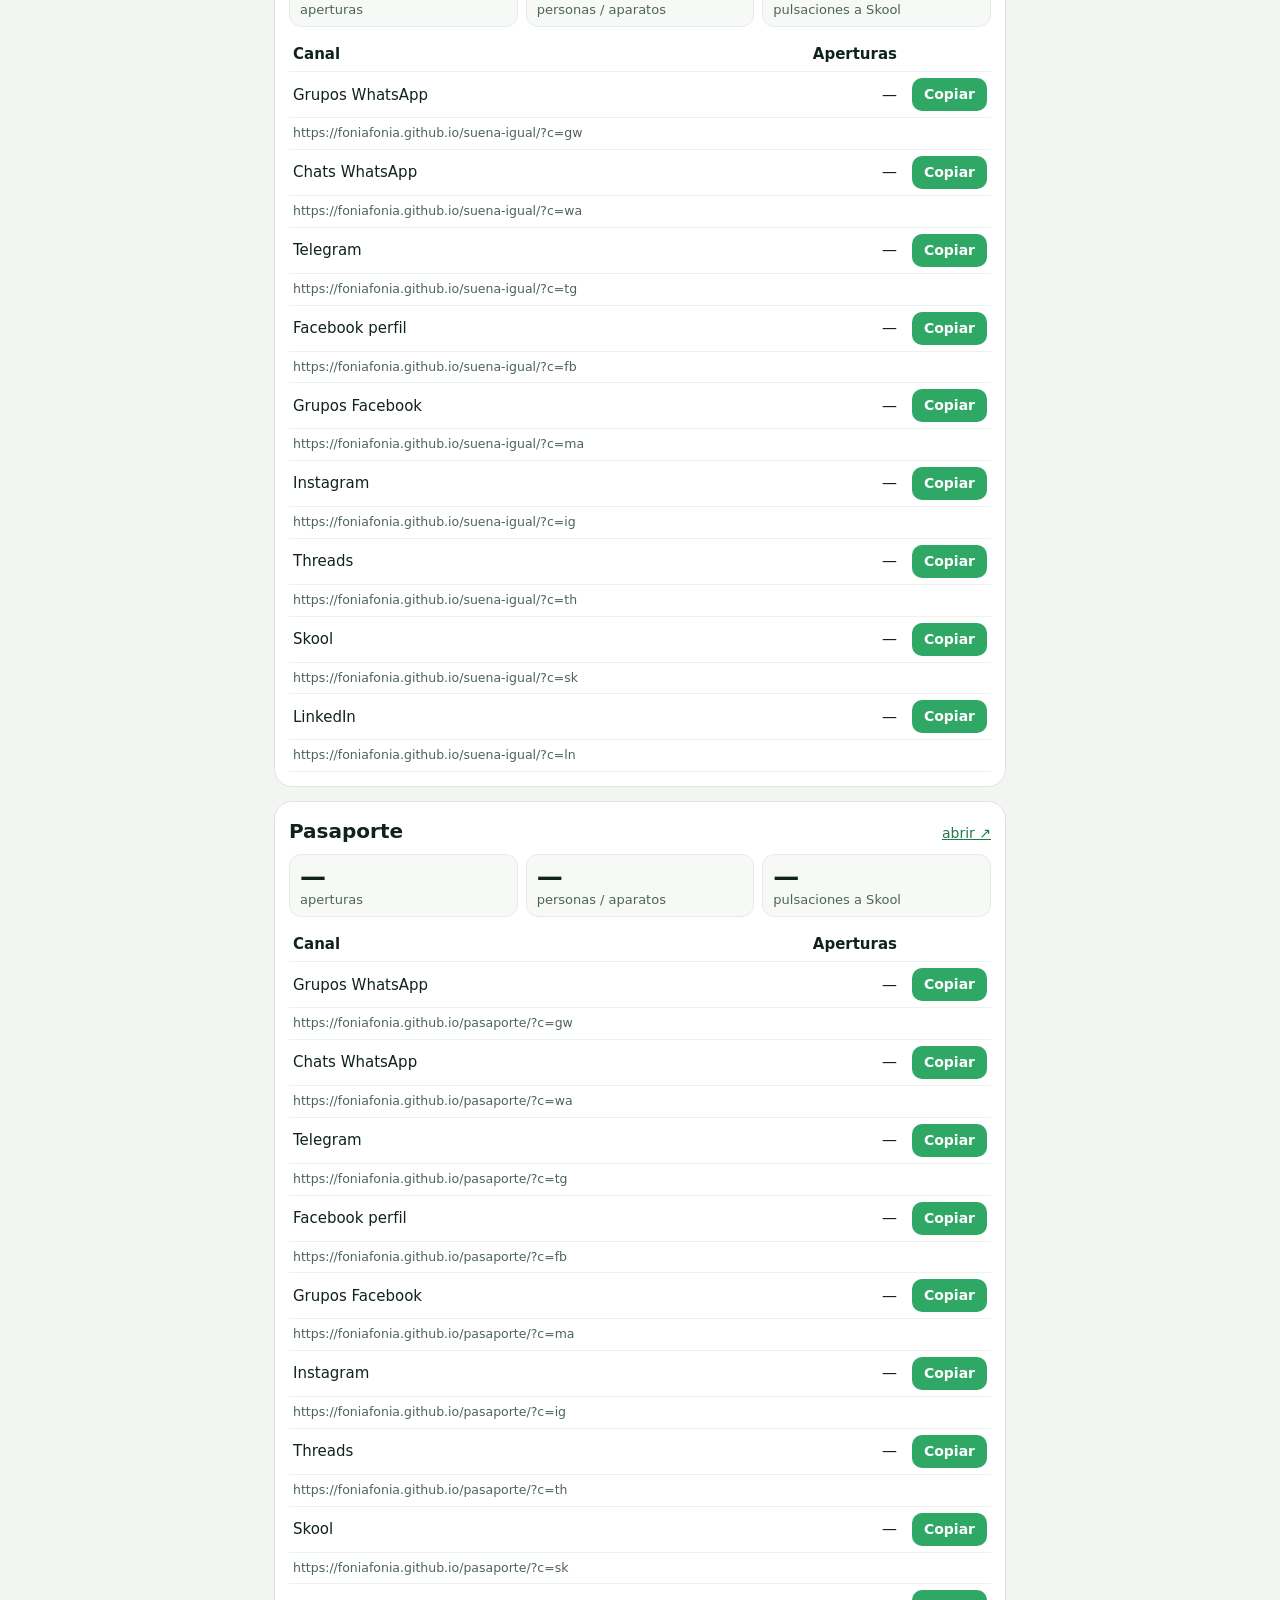
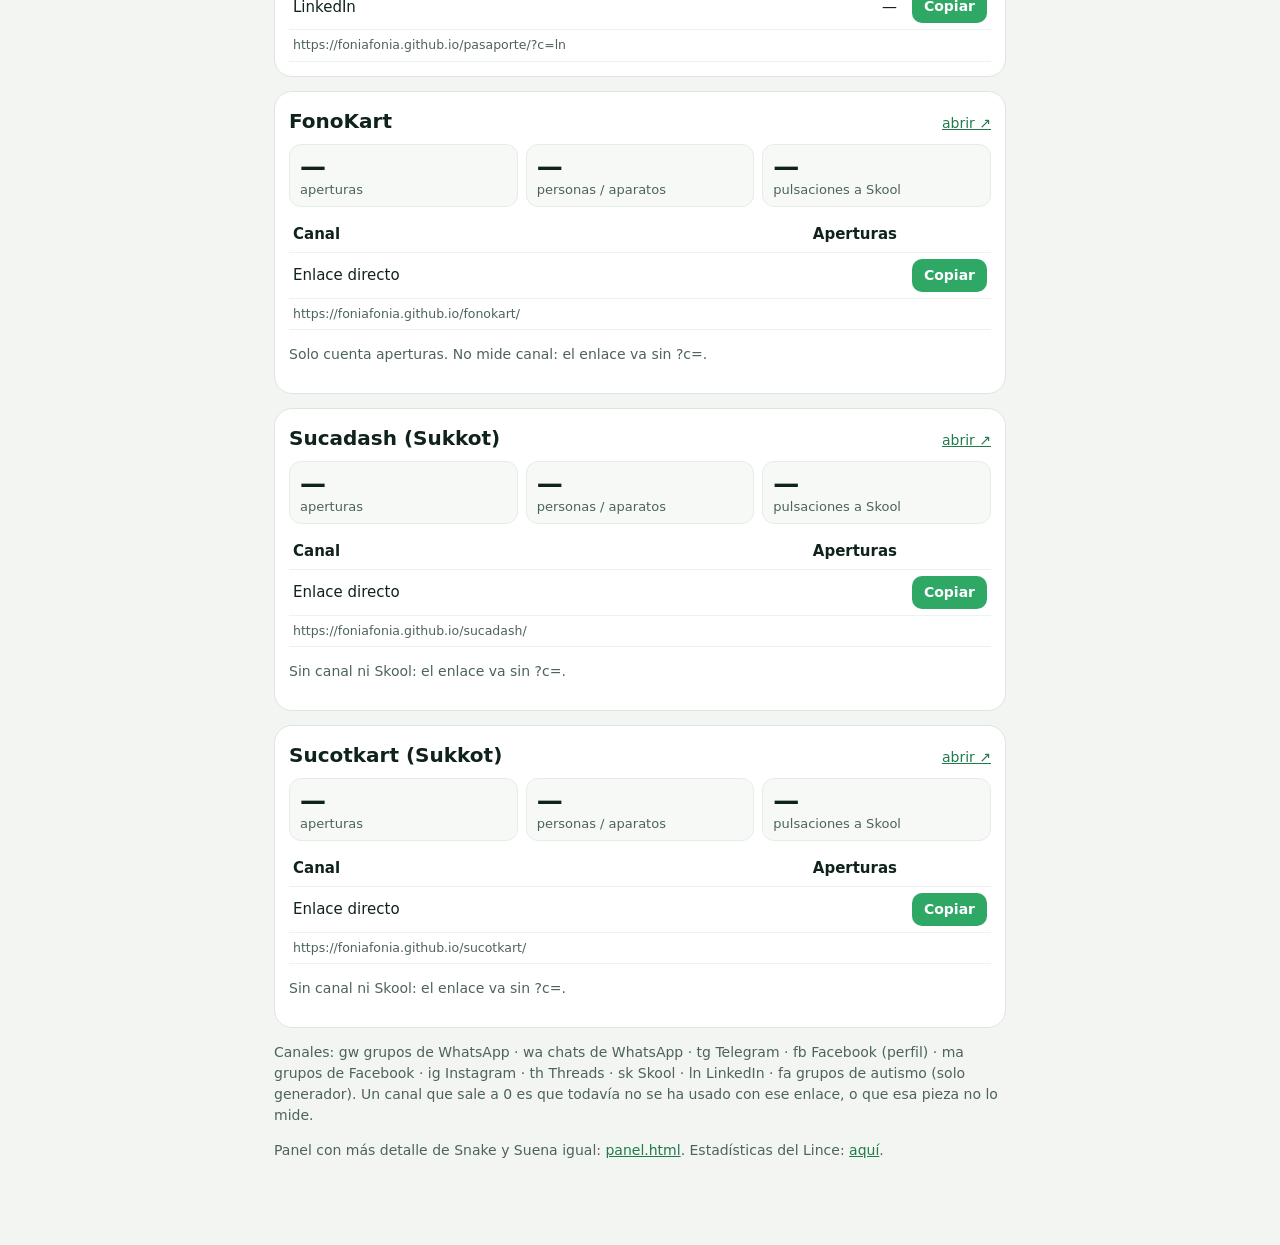
==== commit 71077c54: "Enlaces: Mide versos ahora es solo para miembros (puerta con clave) Co-Authored-By: Claude Opus 5.5 " ====
--- a/enlaces.html
+++ b/enlaces.html
@@ -44,7 +44,7 @@
 var CAN=[['gw','Grupos WhatsApp'],['wa','Chats WhatsApp'],['tg','Telegram'],['fb','Facebook perfil'],['ma','Grupos Facebook'],['ig','Instagram'],['th','Threads'],['sk','Skool'],['ln','LinkedIn']];
 var J='foniafonia-juegos',S='foniafonia-suena-lanz',L='foniafonia-lince',G='foniafonia-generador';
 var JUEGOS=[
- {n:'Mide versos (métrica para PT)',u:'https://foniafonia.github.io/mide-versos/',ns:'foniafonia-versos',ape:['mv_aperturas'],per:['mv_personas'],sk:['mv_skool'],can:function(c){return 'mv_c_'+c+'_aperturas'},canales:CAN,nota:'Uso: mv_medir (veces que miden), mv_practica_acaba (rondas de práctica terminadas), mv_imprimir (fichas impresas). Lanzado el 18-nov-2026.'},
+ {n:'Mide versos (métrica para PT)',u:'https://foniafonia.github.io/mide-versos/',ns:'foniafonia-versos',ape:['mv_aperturas'],per:['mv_personas'],sk:['mv_skool'],can:function(c){return 'mv_c_'+c+'_aperturas'},canales:CAN,nota:'Solo para miembros: sin clave se ve una portada con demo (mv_puerta_ve) y el botón a ColmenIA. Abren con la clave del post de Skool (mv_desbloquea, mv_desbloquea_clave, mv_desbloquea_enlace). En Skool va el enlace con ?c=sk&k=<clave>. Uso: mv_medir, mv_practica_acaba, mv_imprimir. Lanzado el 18-nov-2026.'},
  {n:'Generador de intereses (pájaros, otoño)',u:'https://foniafonia.github.io/generador-intereses/',ns:G,ape:['gen_aperturas'],per:['gen_personas'],sk:['gen_skool'],can:function(c){return 'gen_c_'+c+'_aperturas'},canales:CAN.concat([['fa','Grupos autismo']])},
  {n:'El Lince Digital',u:'https://foniafonia.github.io/el-lince-digital/',ns:L,ape:['lince_aperturas'],per:['lince_personas'],sk:['lince_skool_portada','lince_skool','lince_skool_idea_portada','lince_skool_informe'],can:function(c){return 'lince_c_'+c+'_aperturas'},canales:CAN},
  {n:'NUMERIA (cribado de números)',u:'https://foniafonia.github.io/numeria-prototipo/',ns:'foniafonia-numeria',ape:['numeria_aperturas'],per:['numeria_personas'],sk:['numeria_skool_personas'],can:function(c){return 'numeria_canal_'+c},canales:[['wa','WhatsApp (todos los chats y grupos)'],['tg','Telegram'],['fb','Facebook'],['ig','Instagram'],['sk','Skool'],['ln','LinkedIn']],nota:'Solo mide estos 6 canales. Quién empieza y quién acaba la prueba: claves numeria_empiezan y numeria_acaban.'},
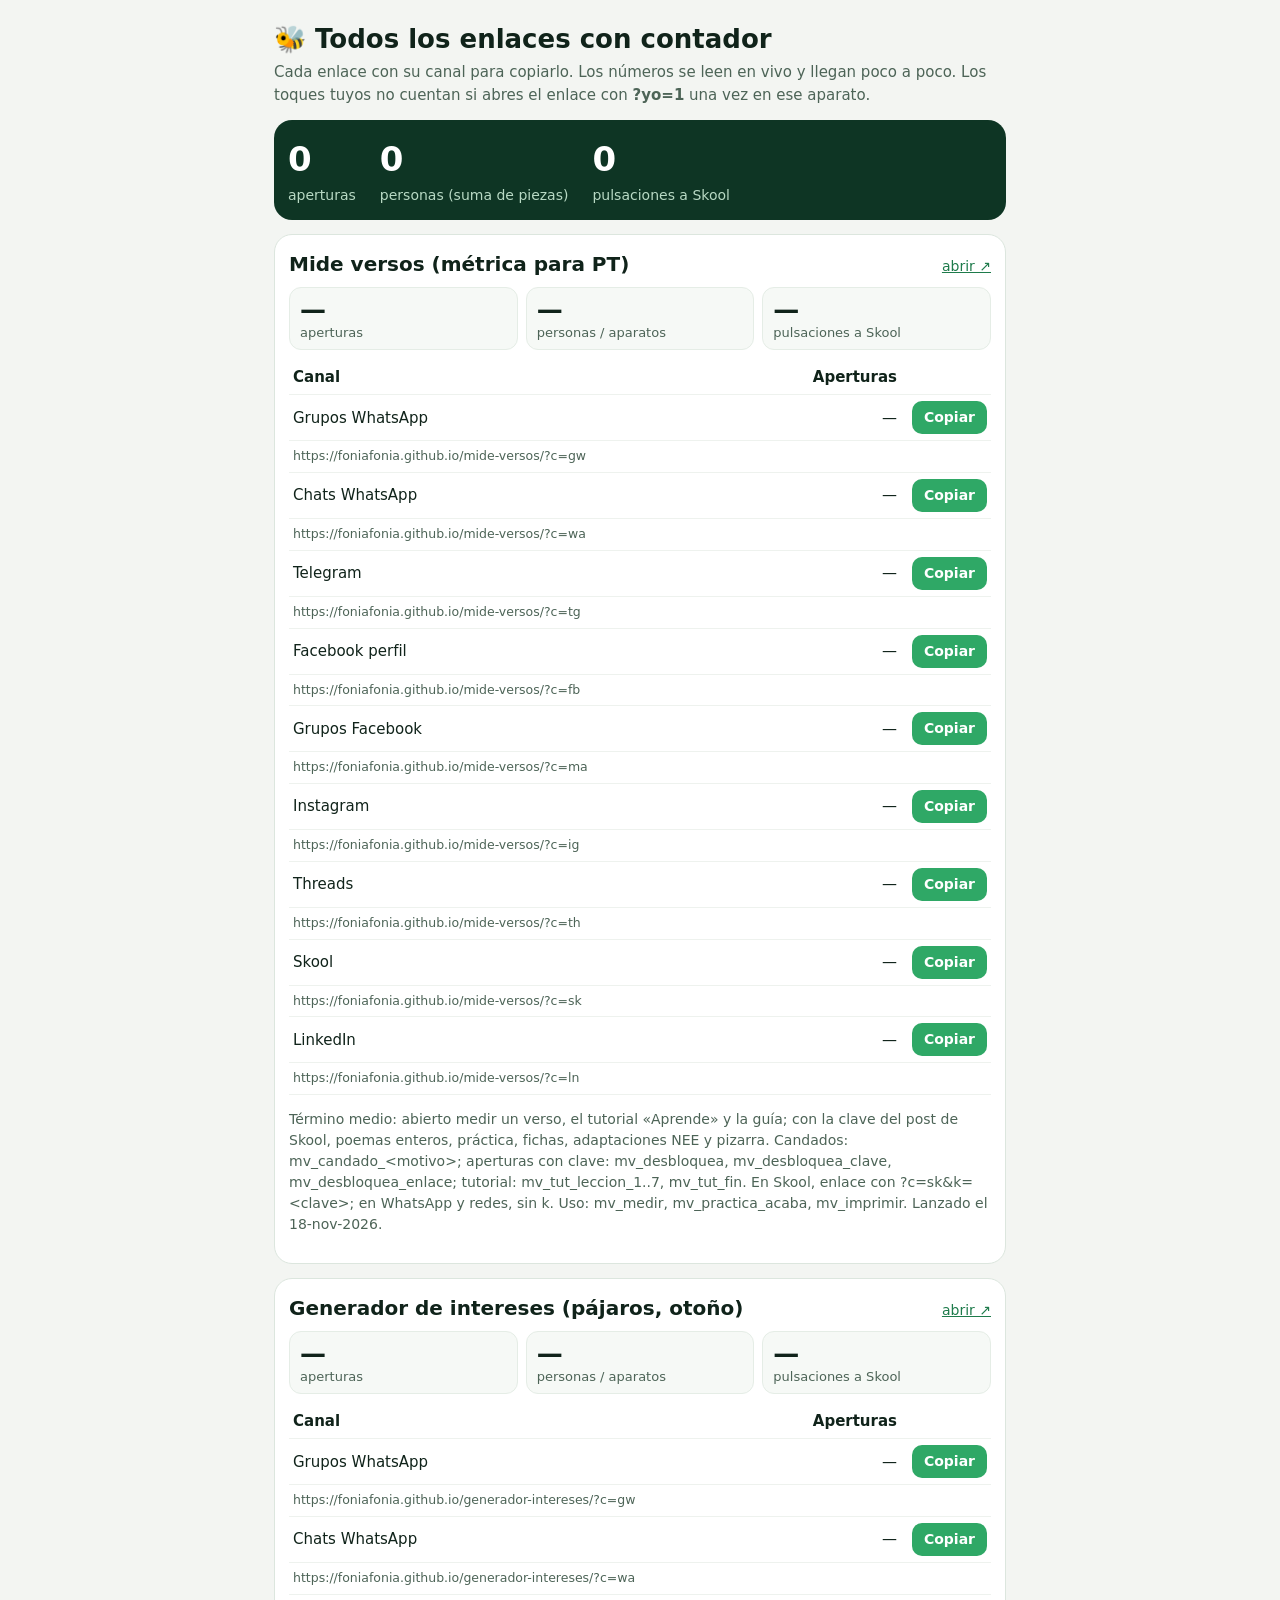
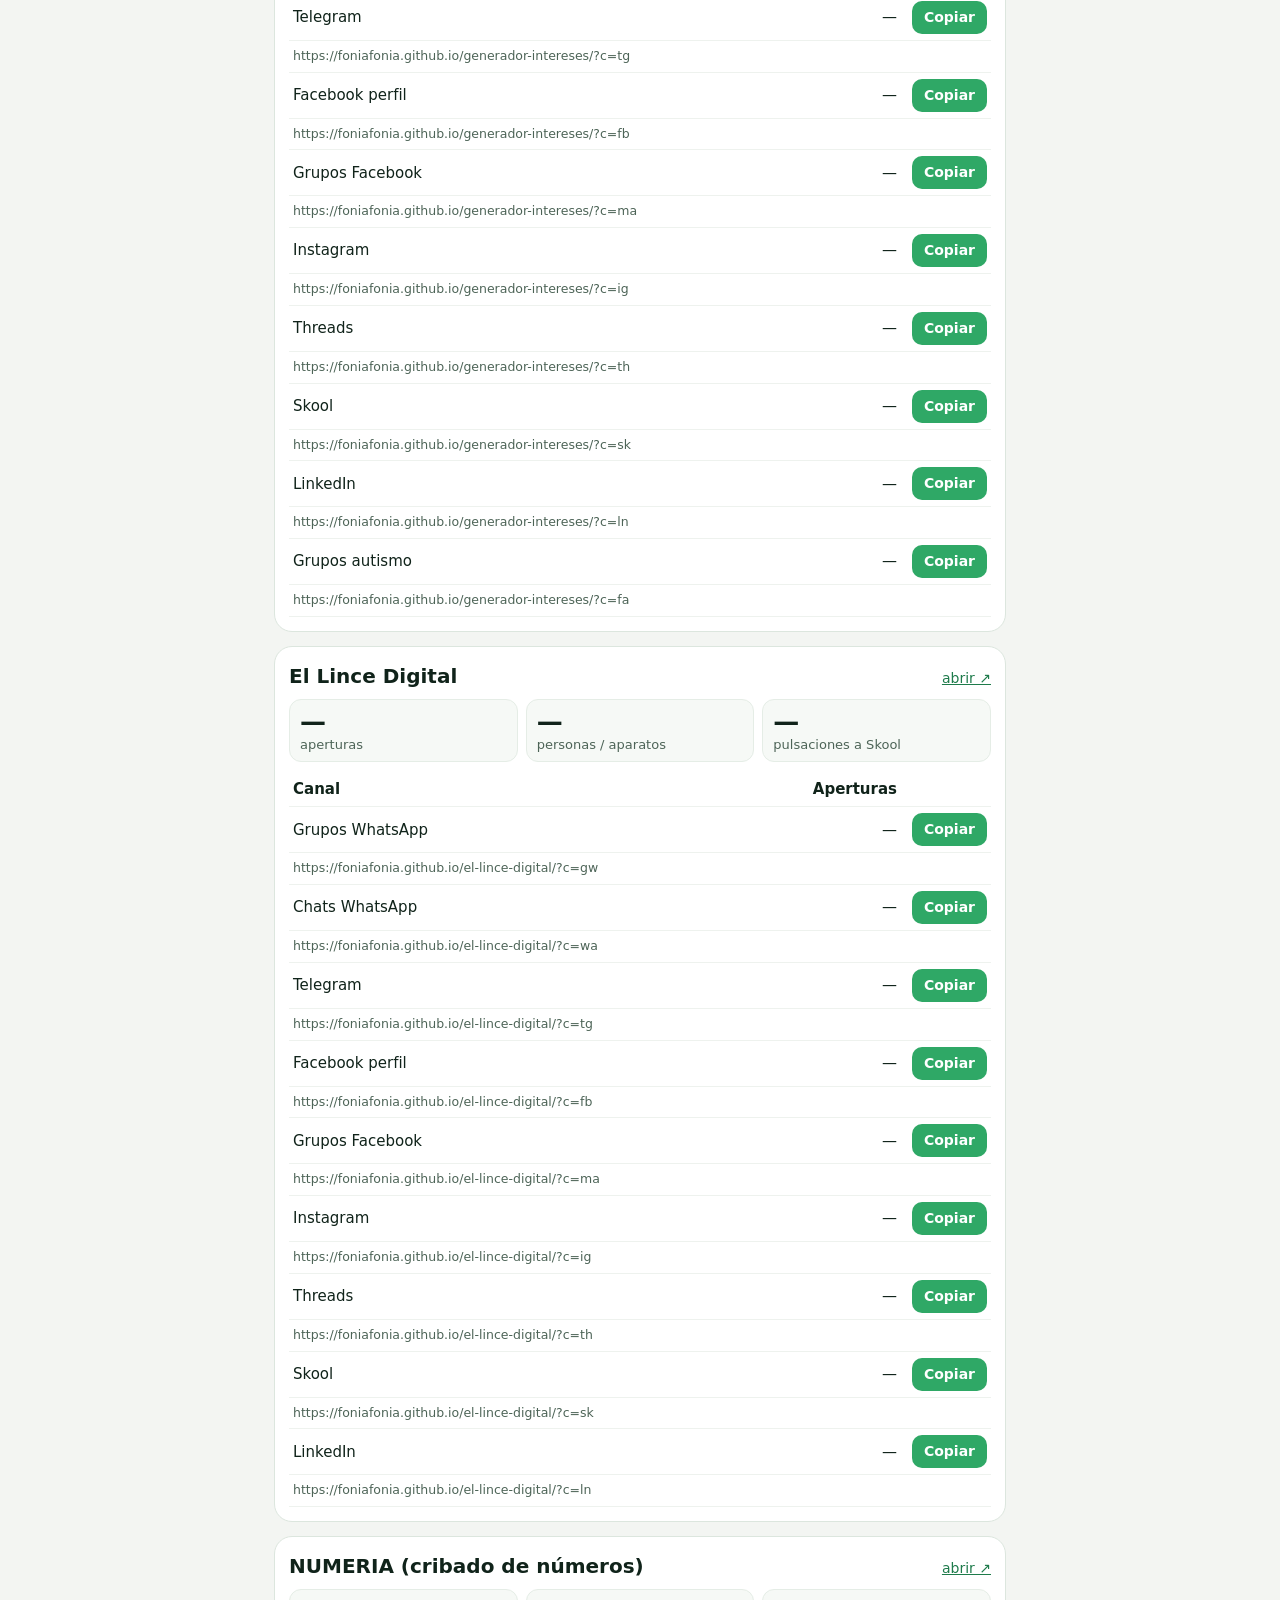
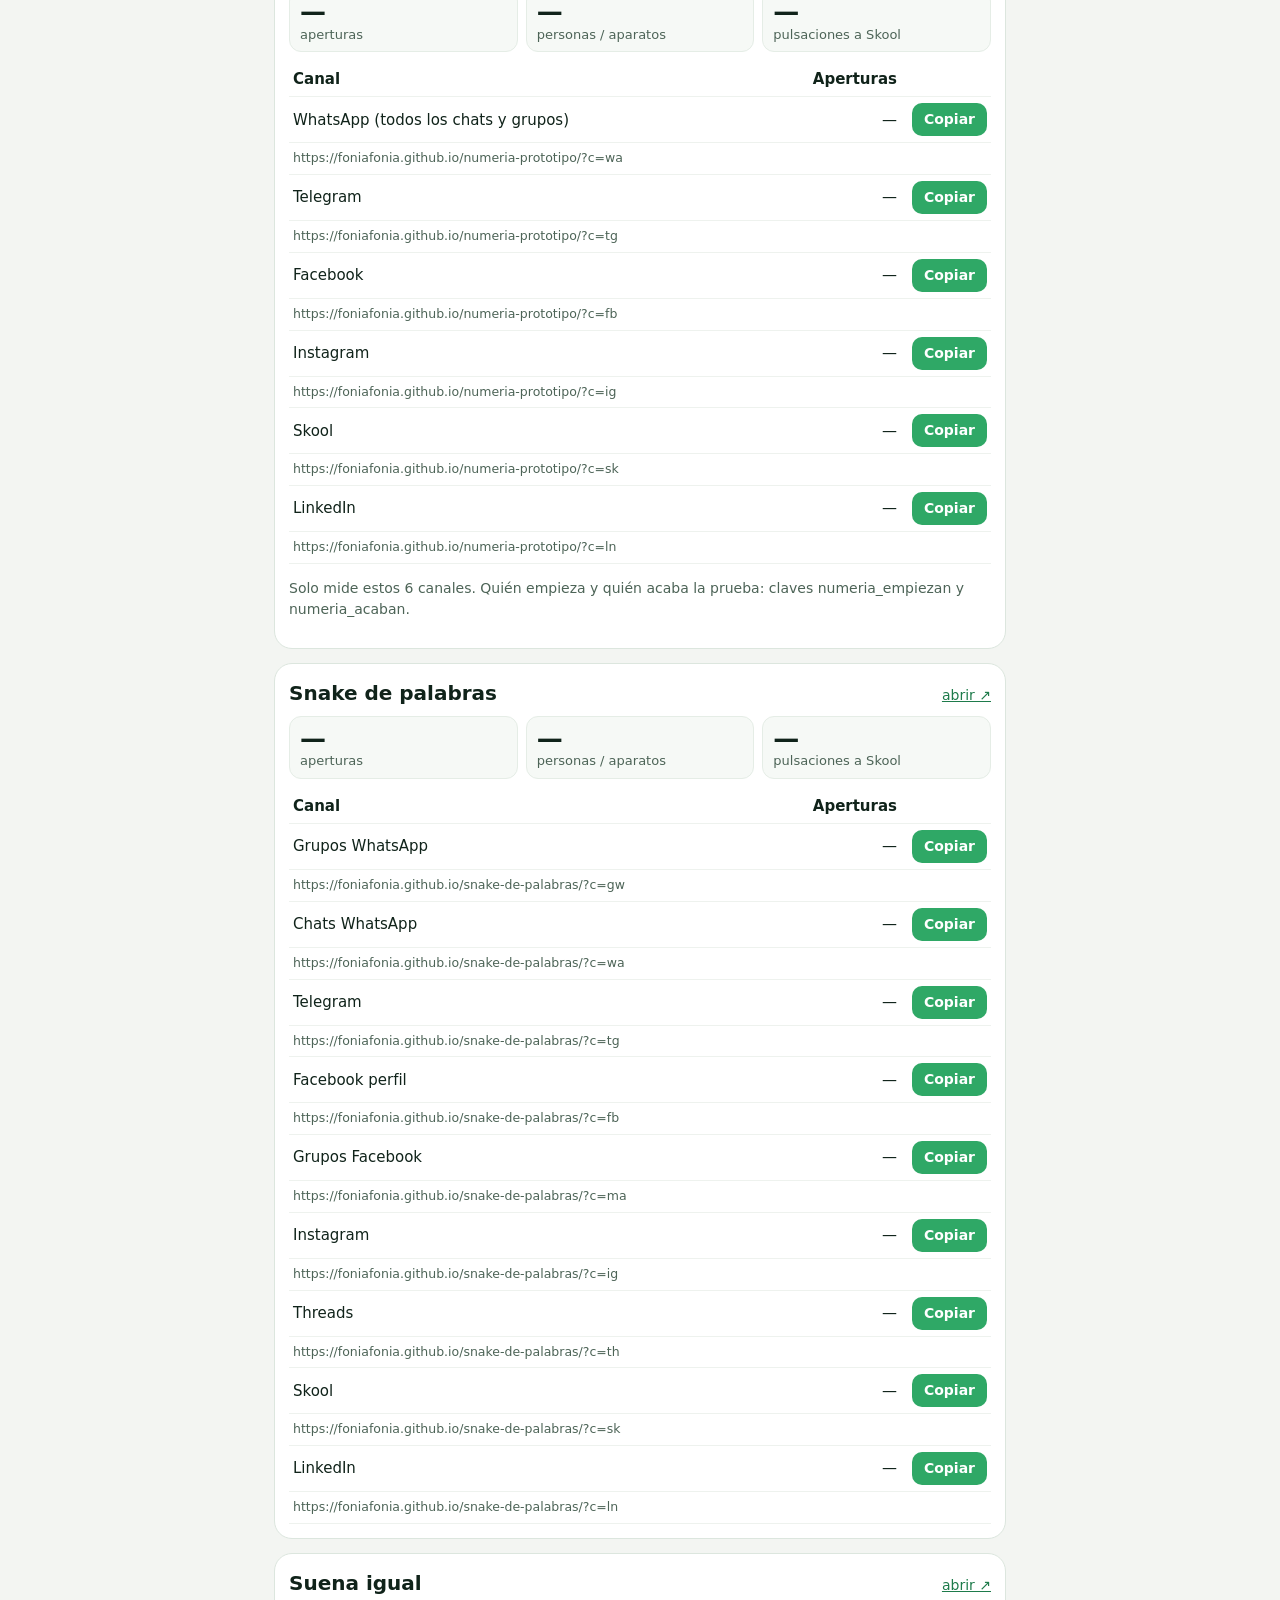
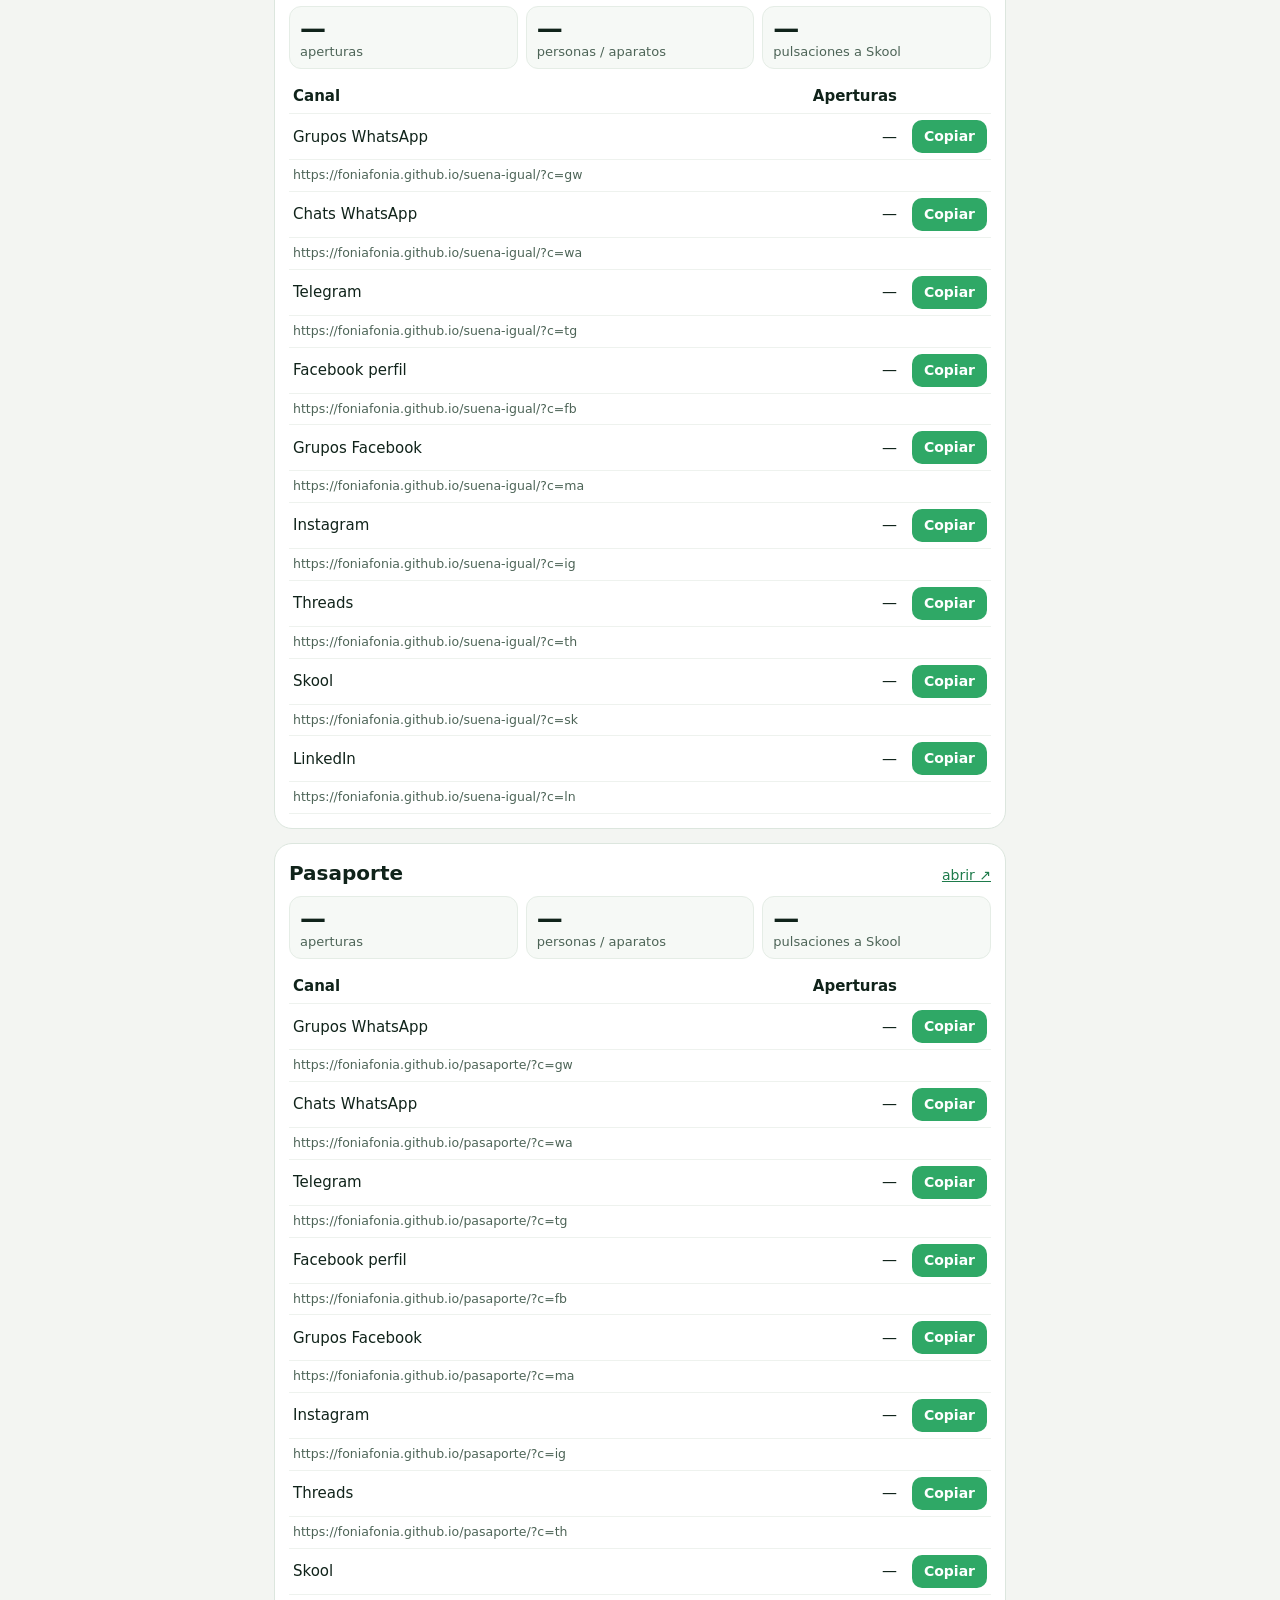
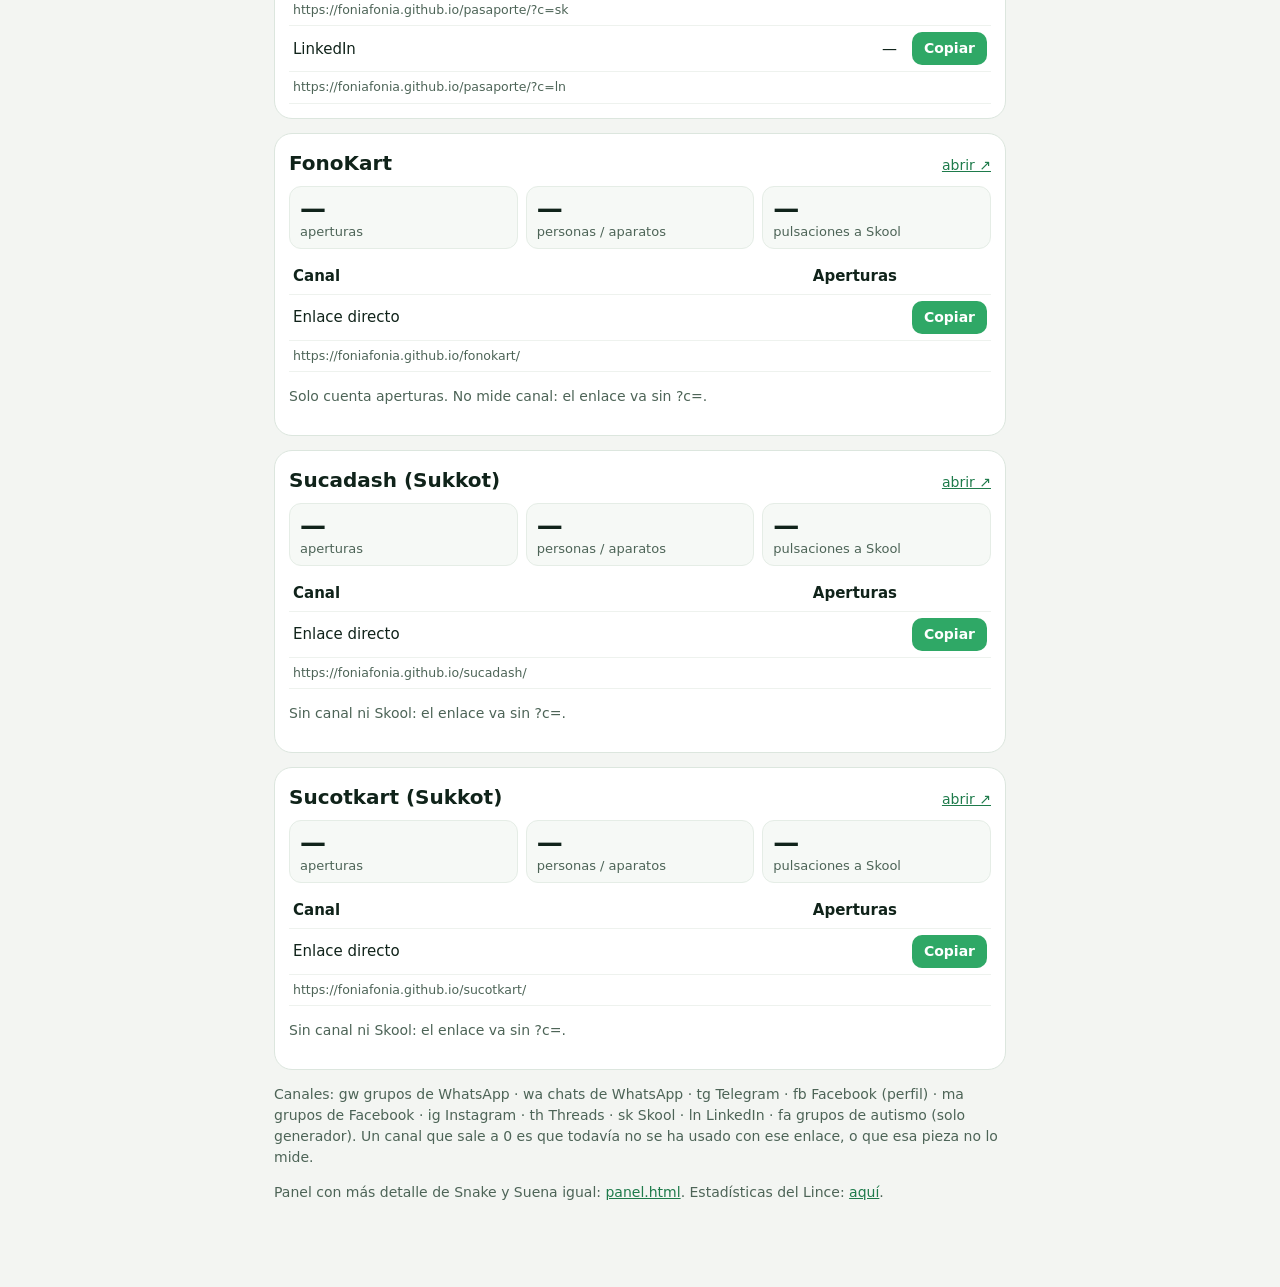
==== commit 35fb0600: "Enlaces: Mide versos con término medio y tutorial Co-Authored-By: Claude Opus 5.5 <noreply@anthropic" ====
--- a/enlaces.html
+++ b/enlaces.html
@@ -44,7 +44,7 @@
 var CAN=[['gw','Grupos WhatsApp'],['wa','Chats WhatsApp'],['tg','Telegram'],['fb','Facebook perfil'],['ma','Grupos Facebook'],['ig','Instagram'],['th','Threads'],['sk','Skool'],['ln','LinkedIn']];
 var J='foniafonia-juegos',S='foniafonia-suena-lanz',L='foniafonia-lince',G='foniafonia-generador';
 var JUEGOS=[
- {n:'Mide versos (métrica para PT)',u:'https://foniafonia.github.io/mide-versos/',ns:'foniafonia-versos',ape:['mv_aperturas'],per:['mv_personas'],sk:['mv_skool'],can:function(c){return 'mv_c_'+c+'_aperturas'},canales:CAN,nota:'Solo para miembros: sin clave se ve una portada con demo (mv_puerta_ve) y el botón a ColmenIA. Abren con la clave del post de Skool (mv_desbloquea, mv_desbloquea_clave, mv_desbloquea_enlace). En Skool va el enlace con ?c=sk&k=<clave>. Uso: mv_medir, mv_practica_acaba, mv_imprimir. Lanzado el 18-nov-2026.'},
+ {n:'Mide versos (métrica para PT)',u:'https://foniafonia.github.io/mide-versos/',ns:'foniafonia-versos',ape:['mv_aperturas'],per:['mv_personas'],sk:['mv_skool'],can:function(c){return 'mv_c_'+c+'_aperturas'},canales:CAN,nota:'Término medio: abierto medir un verso, el tutorial «Aprende» y la guía; con la clave del post de Skool, poemas enteros, práctica, fichas, adaptaciones NEE y pizarra. Candados: mv_candado_<motivo>; aperturas con clave: mv_desbloquea, mv_desbloquea_clave, mv_desbloquea_enlace; tutorial: mv_tut_leccion_1..7, mv_tut_fin. En Skool, enlace con ?c=sk&k=<clave>; en WhatsApp y redes, sin k. Uso: mv_medir, mv_practica_acaba, mv_imprimir. Lanzado el 18-nov-2026.'},
  {n:'Generador de intereses (pájaros, otoño)',u:'https://foniafonia.github.io/generador-intereses/',ns:G,ape:['gen_aperturas'],per:['gen_personas'],sk:['gen_skool'],can:function(c){return 'gen_c_'+c+'_aperturas'},canales:CAN.concat([['fa','Grupos autismo']])},
  {n:'El Lince Digital',u:'https://foniafonia.github.io/el-lince-digital/',ns:L,ape:['lince_aperturas'],per:['lince_personas'],sk:['lince_skool_portada','lince_skool','lince_skool_idea_portada','lince_skool_informe'],can:function(c){return 'lince_c_'+c+'_aperturas'},canales:CAN},
  {n:'NUMERIA (cribado de números)',u:'https://foniafonia.github.io/numeria-prototipo/',ns:'foniafonia-numeria',ape:['numeria_aperturas'],per:['numeria_personas'],sk:['numeria_skool_personas'],can:function(c){return 'numeria_canal_'+c},canales:[['wa','WhatsApp (todos los chats y grupos)'],['tg','Telegram'],['fb','Facebook'],['ig','Instagram'],['sk','Skool'],['ln','LinkedIn']],nota:'Solo mide estos 6 canales. Quién empieza y quién acaba la prueba: claves numeria_empiezan y numeria_acaban.'},
